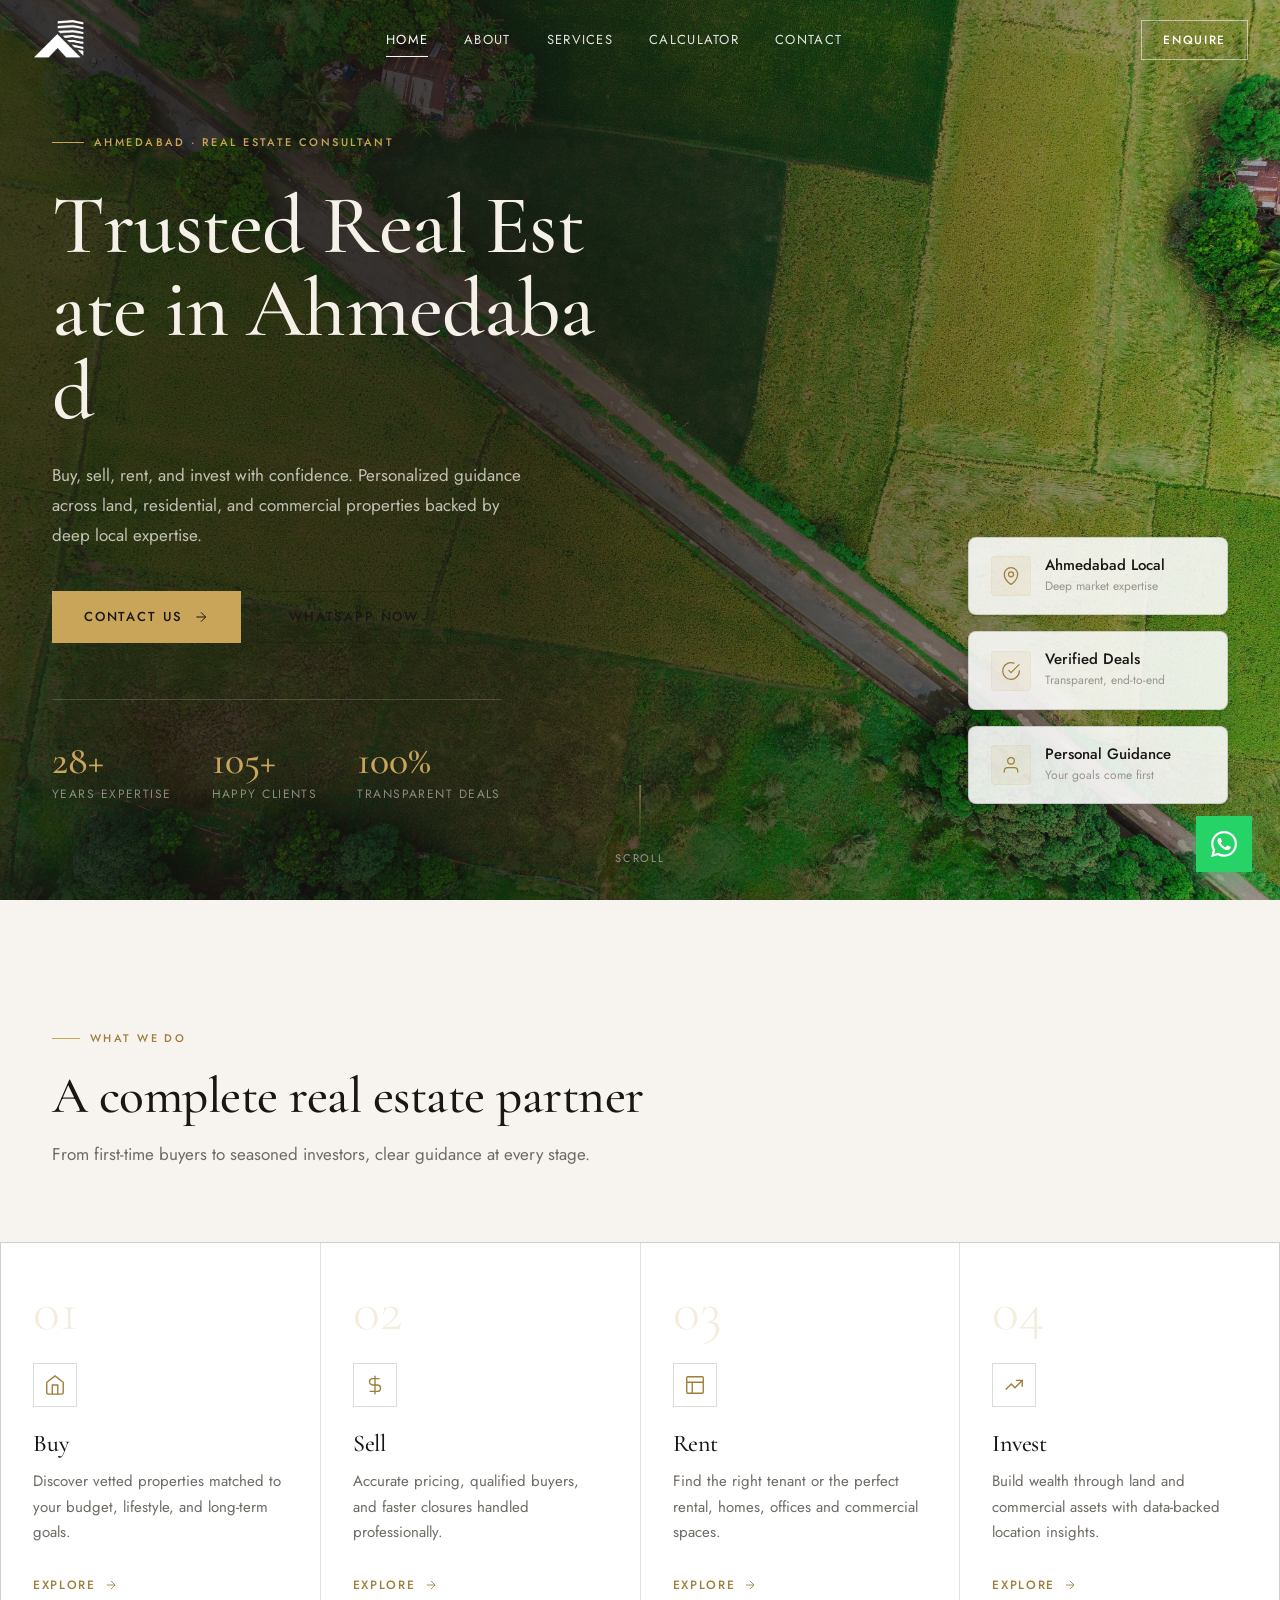
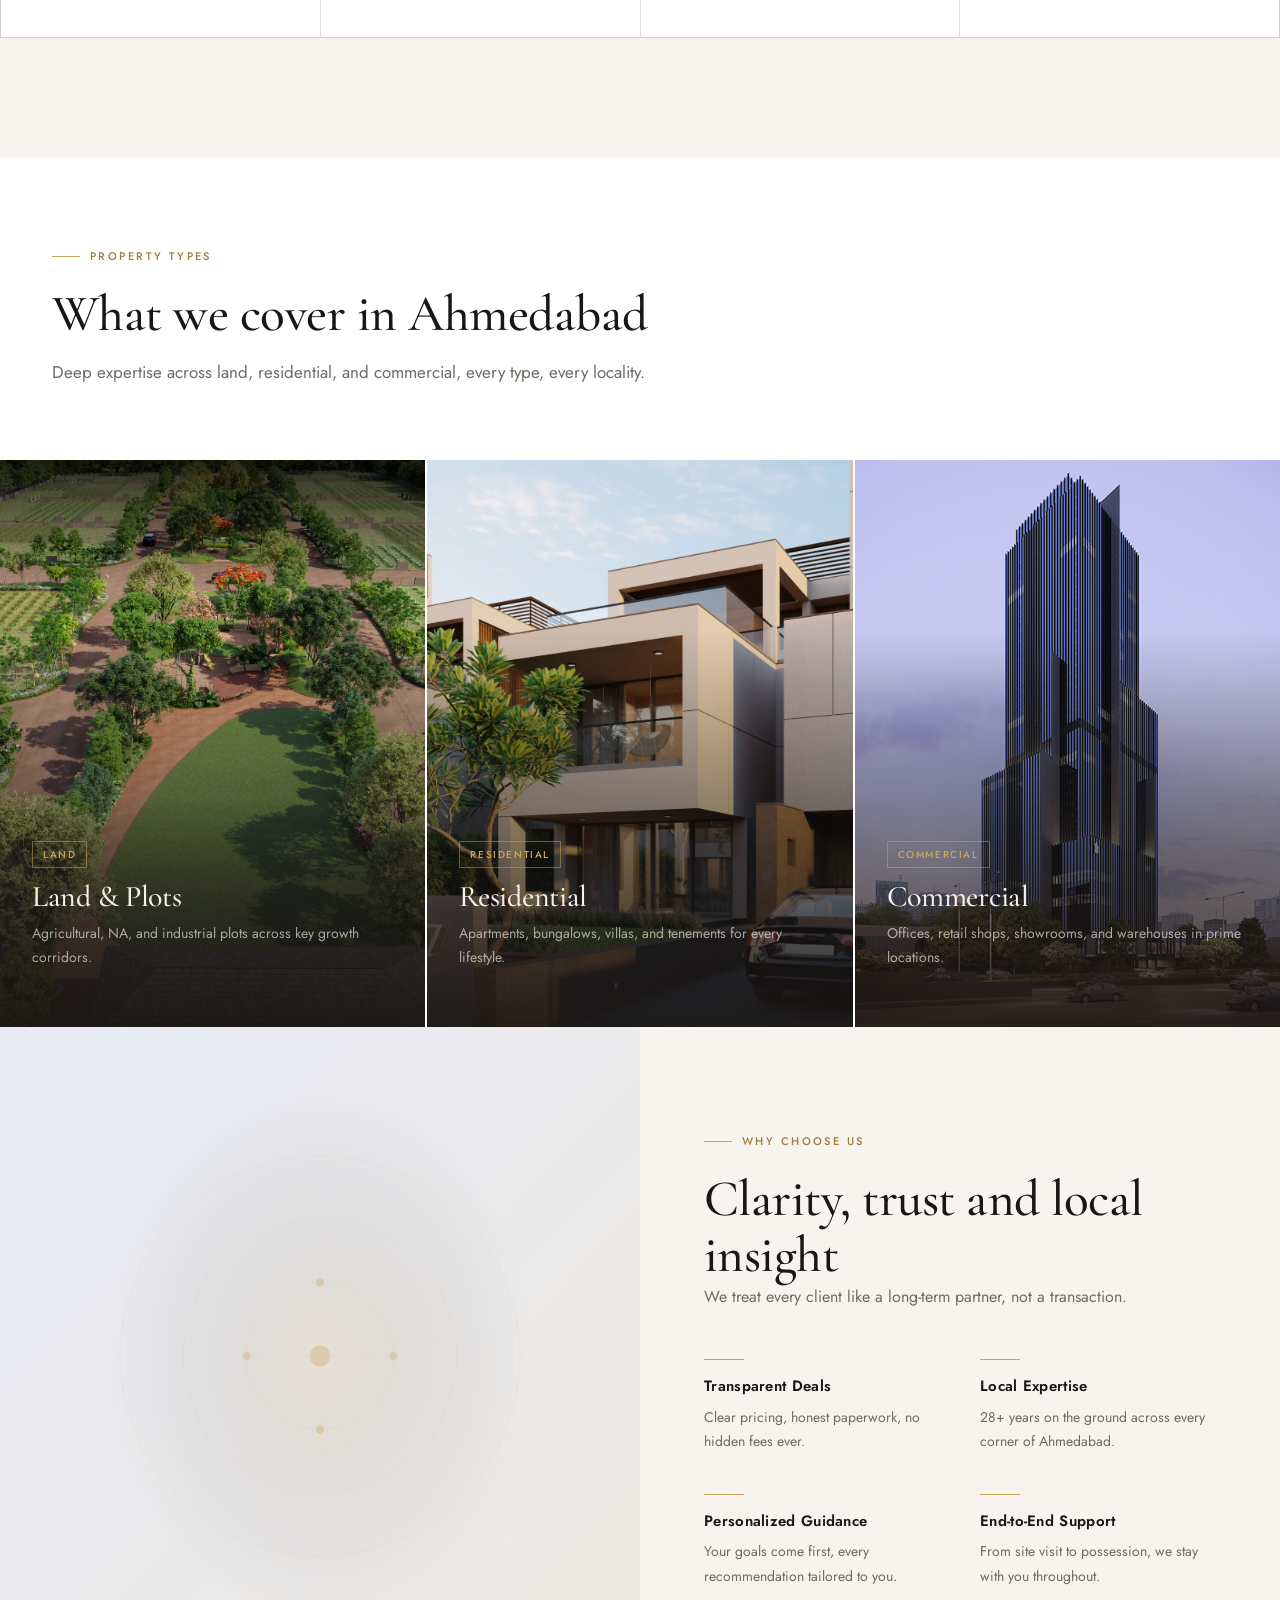
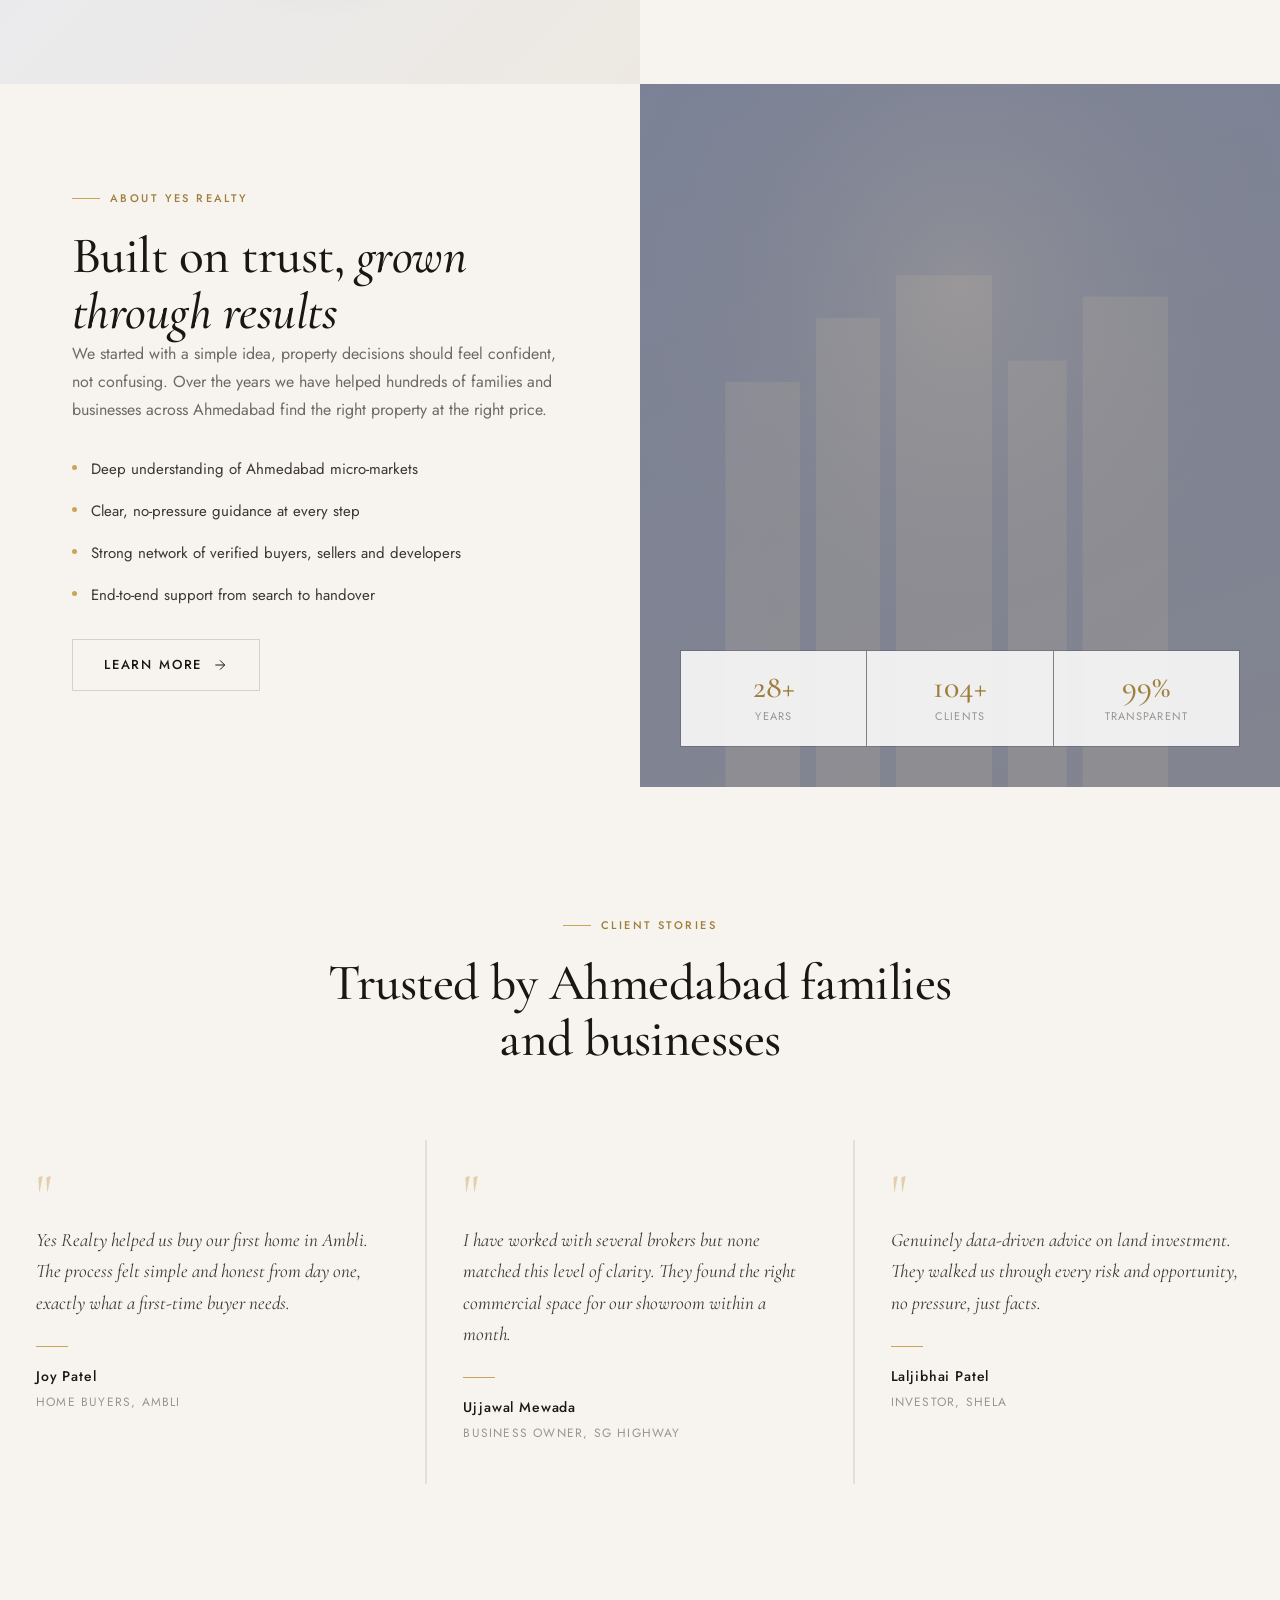
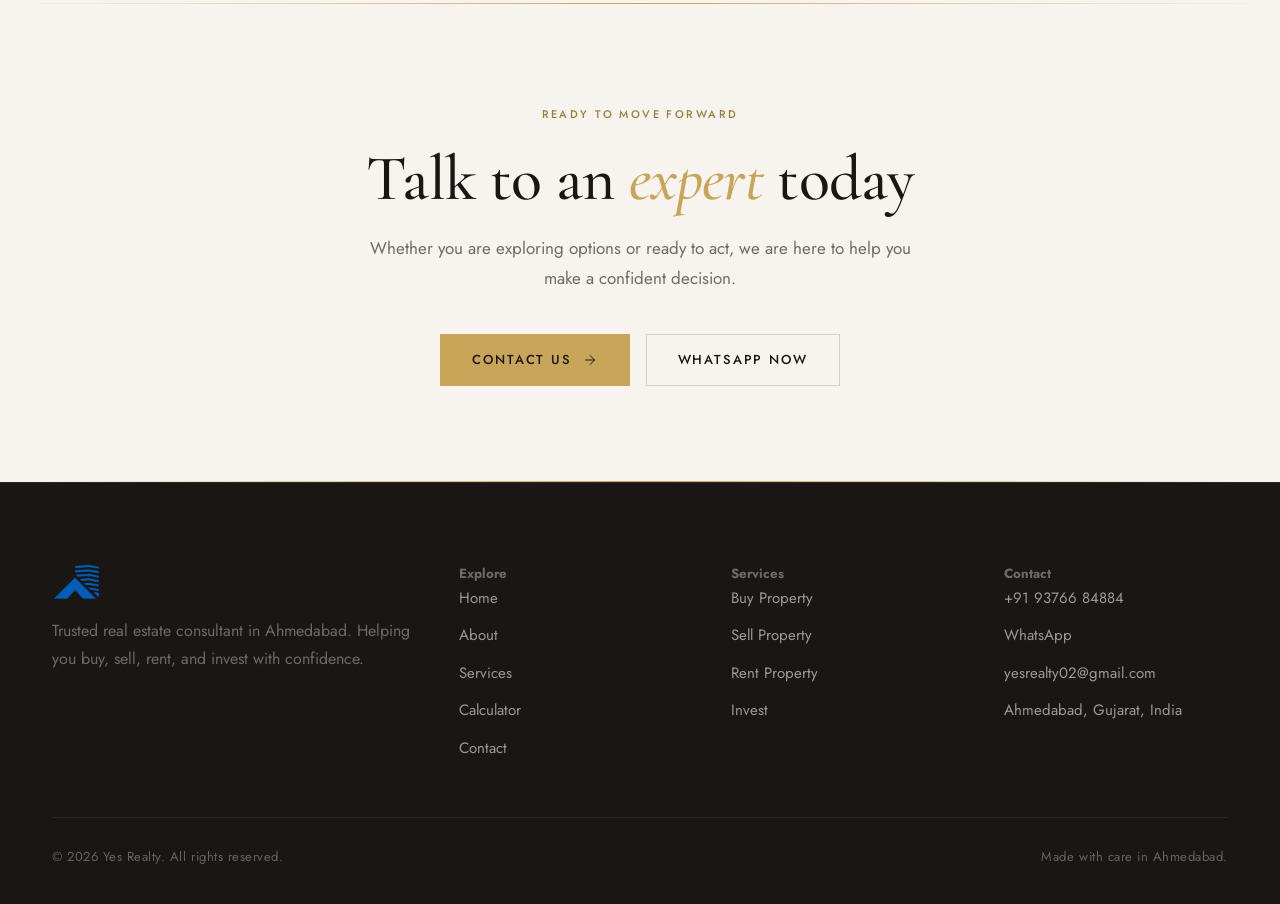
==== index.html @ 1e019a5c "Initial build: Yes Realty 5-page static website Full static website for Yes Realty, an Ahmedabad rea" ====
<!doctype html>
<html lang="en">
<head>
<meta charset="utf-8"/>
<meta name="viewport" content="width=device-width,initial-scale=1,viewport-fit=cover"/>
<meta name="theme-color" content="#0B0D14"/>
<title>Yes Realty — Trusted Real Estate Consultant in Ahmedabad</title>
<meta name="description" content="Buy, sell, rent, or invest in Ahmedabad real estate with confidence. Transparent deals, local market expertise, personalized guidance."/>
<link rel="preconnect" href="https://fonts.googleapis.com"/>
<link rel="preconnect" href="https://fonts.gstatic.com" crossorigin/>
<link rel="stylesheet" href="https://fonts.googleapis.com/css2?family=Cormorant+Garamond:ital,wght@0,300;0,400;0,500;0,600;1,300;1,400;1,500&family=Jost:wght@300;400;500;600&display=swap"/>
<link rel="stylesheet" href="css/styles.css"/>
<link rel="icon" href="Logo.jpg" type="image/jpeg" />
</head>
<body>

<header class="navbar hero-nav">
  <div class="nav-inner">
    <a href="index.html" class="brand"><img src="Logo.jpg" alt="Yes Realty" class="brand-logo" /></a>
    <nav><ul class="nav-links">
      <li><a href="index.html">Home</a></li>
      <li><a href="about.html">About</a></li>
      <li><a href="services.html">Services</a></li>
      <li><a href="calculator.html">Calculator</a></li>
      <li><a href="contact.html">Contact</a></li>
    </ul></nav>
    <div class="nav-cta">
      <a href="contact.html" class="btn btn-outline">Enquire</a>
    </div>
    <button class="nav-toggle" aria-label="Menu"><span></span><span></span><span></span></button>
  </div>
</header>

<section class="hero">
  <div class="hero-bg">
    <img class="hero-bg-img" src="Homepage-Land.jpg" alt="Ahmedabad real estate" />
    <div class="hero-overlay"></div>
  </div>
  <div class="container hero-content">
    <div class="hero-grid">
      <div>
        <div class="hero-tag" data-anim="fade" data-delay="100">Ahmedabad &middot; Real Estate Consultant</div>
        <h1 class="split-text">Trusted Real Estate in Ahmedabad</h1>
        <p class="hero-desc" data-anim="fade-up" data-delay="300">Buy, sell, rent, and invest with confidence. Personalized guidance across land, residential, and commercial properties backed by deep local expertise.</p>
        <div class="hero-ctas" data-anim="fade-up" data-delay="400">
          <a href="contact.html" class="btn btn-gold btn-magnetic">Contact Us <svg viewBox="0 0 24 24" fill="none" stroke="currentColor" stroke-width="1.5" style="width:16px;height:16px"><line x1="5" y1="12" x2="19" y2="12"/><polyline points="12 5 19 12 12 19"/></svg></a>
          <a href="https://wa.me/919376684884" target="_blank" rel="noopener" class="btn btn-outline btn-magnetic">WhatsApp Now</a>
        </div>
        <div class="hero-stats" data-anim="fade-up" data-delay="500">
          <div><div class="num"><span data-count="28" data-suffix="+">28+</span></div><div class="lbl">Years expertise</div></div>
          <div><div class="num"><span data-count="105" data-suffix="+">105+</span></div><div class="lbl">Happy clients</div></div>
          <div><div class="num"><span data-count="100" data-suffix="%">100%</span></div><div class="lbl">Transparent deals</div></div>
        </div>
      </div>
      <div class="hero-right" data-anim="fade" data-delay="400">
        <div class="hero-badges">
          <div class="hero-badge"><div class="ic"><svg width="20" height="20" viewBox="0 0 24 24" fill="none" stroke="currentColor" stroke-width="1.5"><path d="M12 22s-8-4.5-8-11.8A8 8 0 0 1 12 2a8 8 0 0 1 8 8.2c0 7.3-8 11.8-8 11.8z"/><circle cx="12" cy="10" r="3"/></svg></div><div><div class="tt">Ahmedabad Local</div><div class="st">Deep market expertise</div></div></div>
          <div class="hero-badge"><div class="ic"><svg width="20" height="20" viewBox="0 0 24 24" fill="none" stroke="currentColor" stroke-width="1.5"><path d="M22 11.08V12a10 10 0 1 1-5.93-9.14"/><polyline points="22 4 12 14.01 9 11.01"/></svg></div><div><div class="tt">Verified Deals</div><div class="st">Transparent, end-to-end</div></div></div>
          <div class="hero-badge"><div class="ic"><svg width="20" height="20" viewBox="0 0 24 24" fill="none" stroke="currentColor" stroke-width="1.5"><path d="M20 21v-2a4 4 0 0 0-4-4H8a4 4 0 0 0-4 4v2"/><circle cx="12" cy="7" r="4"/></svg></div><div><div class="tt">Personal Guidance</div><div class="st">Your goals come first</div></div></div>
        </div>
      </div>
    </div>
  </div>
  <div class="scroll-hint"><div class="scroll-line"></div>Scroll</div>
</section>

<section class="services-section">
  <div class="container">
    <div class="section-head" data-anim="fade-up">
      <div class="eyebrow">What We Do</div>
      <h2>A complete real estate partner</h2>
      <p>From first-time buyers to seasoned investors, clear guidance at every stage.</p>
    </div>
  </div>
  <div class="services-grid" data-anim="stagger">
    <div class="service-card"><div class="service-num">01</div><div class="service-icon"><svg width="22" height="22" viewBox="0 0 24 24" fill="none" stroke="currentColor" stroke-width="1.5"><path d="M3 9l9-7 9 7v11a2 2 0 0 1-2 2H5a2 2 0 0 1-2-2z"/><polyline points="9 22 9 12 15 12 15 22"/></svg></div><h3>Buy</h3><p>Discover vetted properties matched to your budget, lifestyle, and long-term goals.</p><a href="services.html#buy" class="service-link">Explore <svg viewBox="0 0 24 24" fill="none" stroke="currentColor" stroke-width="1.5" style="width:14px;height:14px"><line x1="5" y1="12" x2="19" y2="12"/><polyline points="12 5 19 12 12 19"/></svg></a></div>
    <div class="service-card"><div class="service-num">02</div><div class="service-icon"><svg width="22" height="22" viewBox="0 0 24 24" fill="none" stroke="currentColor" stroke-width="1.5"><path d="M12 2v20M17 5H9.5a3.5 3.5 0 0 0 0 7h5a3.5 3.5 0 0 1 0 7H6"/></svg></div><h3>Sell</h3><p>Accurate pricing, qualified buyers, and faster closures handled professionally.</p><a href="services.html#sell" class="service-link">Explore <svg viewBox="0 0 24 24" fill="none" stroke="currentColor" stroke-width="1.5" style="width:14px;height:14px"><line x1="5" y1="12" x2="19" y2="12"/><polyline points="12 5 19 12 12 19"/></svg></a></div>
    <div class="service-card"><div class="service-num">03</div><div class="service-icon"><svg width="22" height="22" viewBox="0 0 24 24" fill="none" stroke="currentColor" stroke-width="1.5"><rect x="3" y="3" width="18" height="18" rx="1"/><path d="M3 9h18M9 21V9"/></svg></div><h3>Rent</h3><p>Find the right tenant or the perfect rental, homes, offices and commercial spaces.</p><a href="services.html#rent" class="service-link">Explore <svg viewBox="0 0 24 24" fill="none" stroke="currentColor" stroke-width="1.5" style="width:14px;height:14px"><line x1="5" y1="12" x2="19" y2="12"/><polyline points="12 5 19 12 12 19"/></svg></a></div>
    <div class="service-card"><div class="service-num">04</div><div class="service-icon"><svg width="22" height="22" viewBox="0 0 24 24" fill="none" stroke="currentColor" stroke-width="1.5"><polyline points="3 17 9 11 13 15 21 7"/><polyline points="14 7 21 7 21 14"/></svg></div><h3>Invest</h3><p>Build wealth through land and commercial assets with data-backed location insights.</p><a href="services.html#invest" class="service-link">Explore <svg viewBox="0 0 24 24" fill="none" stroke="currentColor" stroke-width="1.5" style="width:14px;height:14px"><line x1="5" y1="12" x2="19" y2="12"/><polyline points="12 5 19 12 12 19"/></svg></a></div>
  </div>
</section>

<section style="padding:80px 0 0;">
  <div class="container">
    <div class="section-head" data-anim="fade-up">
      <div class="eyebrow">Property Types</div>
      <h2>What we cover in Ahmedabad</h2>
      <p>Deep expertise across land, residential, and commercial, every type, every locality.</p>
    </div>
  </div>
  <div class="property-grid" data-anim="stagger">
    <div class="property-card pc-land">
      <img class="pc-photo" src="Plot.png" alt="Land and Plots" />
      <div class="property-card-overlay"></div>
      <div class="property-content"><div class="prop-tag">Land</div><h3>Land &amp; Plots</h3><p>Agricultural, NA, and industrial plots across key growth corridors.</p><div class="prop-arrow">View Details <svg width="12" height="12" viewBox="0 0 24 24" fill="none" stroke="currentColor" stroke-width="2"><line x1="5" y1="12" x2="19" y2="12"/><polyline points="12 5 19 12 12 19"/></svg></div></div>
    </div>
    <div class="property-card pc-res">
      <img class="pc-photo" src="Sky-Villa-scaled.png" alt="Residential Properties" />
      <div class="property-card-overlay"></div>
      <div class="property-content"><div class="prop-tag">Residential</div><h3>Residential</h3><p>Apartments, bungalows, villas, and tenements for every lifestyle.</p><div class="prop-arrow">View Details <svg width="12" height="12" viewBox="0 0 24 24" fill="none" stroke="currentColor" stroke-width="2"><line x1="5" y1="12" x2="19" y2="12"/><polyline points="12 5 19 12 12 19"/></svg></div></div>
    </div>
    <div class="property-card pc-com">
      <img class="pc-photo" src="Towerpng.png" alt="Commercial Properties" />
      <div class="property-card-overlay"></div>
      <div class="property-content"><div class="prop-tag">Commercial</div><h3>Commercial</h3><p>Offices, retail shops, showrooms, and warehouses in prime locations.</p><div class="prop-arrow">View Details <svg width="12" height="12" viewBox="0 0 24 24" fill="none" stroke="currentColor" stroke-width="2"><line x1="5" y1="12" x2="19" y2="12"/><polyline points="12 5 19 12 12 19"/></svg></div></div>
    </div>
  </div>
</section>

<div class="why-section">
  <div class="why-visual">
    <div class="why-visual-inner">
      <svg viewBox="0 0 400 500" xmlns="http://www.w3.org/2000/svg">
        <defs><radialGradient id="wg" cx="50%" cy="50%" r="50%"><stop offset="0%" stop-color="#C9A55A" stop-opacity="0.3"/><stop offset="100%" stop-color="#0B0D14" stop-opacity="0"/></radialGradient></defs>
        <rect width="400" height="500" fill="url(#wg)"/>
        <g stroke="#C9A55A" stroke-width="0.5" opacity="0.35" fill="none"><circle cx="200" cy="250" r="70"/><circle cx="200" cy="250" r="130"/><circle cx="200" cy="250" r="190"/></g>
        <g fill="#C9A55A" opacity="0.7"><circle cx="200" cy="250" r="10"/><circle cx="200" cy="180" r="4"/><circle cx="200" cy="320" r="4"/><circle cx="130" cy="250" r="4"/><circle cx="270" cy="250" r="4"/></g>
        <g stroke="#C9A55A" stroke-width="0.5" opacity="0.3"><line x1="200" y1="250" x2="200" y2="180"/><line x1="200" y1="250" x2="200" y2="320"/><line x1="200" y1="250" x2="130" y2="250"/><line x1="200" y1="250" x2="270" y2="250"/></g>
      </svg>
    </div>
  </div>
  <div class="why-content">
    <div data-anim="fade-up"><div class="eyebrow">Why Choose Us</div><h2>Clarity, trust and local insight</h2><p>We treat every client like a long-term partner, not a transaction.</p></div>
    <div class="why-grid" data-anim="stagger">
      <div class="why-item"><div class="ico"></div><h4>Transparent Deals</h4><p>Clear pricing, honest paperwork, no hidden fees ever.</p></div>
      <div class="why-item"><div class="ico"></div><h4>Local Expertise</h4><p>28+ years on the ground across every corner of Ahmedabad.</p></div>
      <div class="why-item"><div class="ico"></div><h4>Personalized Guidance</h4><p>Your goals come first, every recommendation tailored to you.</p></div>
      <div class="why-item"><div class="ico"></div><h4>End-to-End Support</h4><p>From site visit to possession, we stay with you throughout.</p></div>
    </div>
  </div>
</div>

<div class="about-split">
  <div class="about-text-col">
    <div data-anim="fade-up"><div class="eyebrow">About Yes Realty</div><h2>Built on trust, <em style="font-style:italic;">grown through results</em></h2><p>We started with a simple idea, property decisions should feel confident, not confusing. Over the years we have helped hundreds of families and businesses across Ahmedabad find the right property at the right price.</p></div>
    <ul class="about-pts" data-anim="stagger">
      <li><span class="dot"></span>Deep understanding of Ahmedabad micro-markets</li>
      <li><span class="dot"></span>Clear, no-pressure guidance at every step</li>
      <li><span class="dot"></span>Strong network of verified buyers, sellers and developers</li>
      <li><span class="dot"></span>End-to-end support from search to handover</li>
    </ul>
    <div data-anim="fade-up"><a href="about.html" class="btn btn-outline btn-magnetic">Learn More <svg viewBox="0 0 24 24" fill="none" stroke="currentColor" stroke-width="1.5" style="width:16px;height:16px"><line x1="5" y1="12" x2="19" y2="12"/><polyline points="12 5 19 12 12 19"/></svg></a></div>
  </div>
  <div class="about-visual-col">
    <div class="about-inner-bg"><svg viewBox="0 0 600 700" preserveAspectRatio="xMidYMid slice" xmlns="http://www.w3.org/2000/svg"><rect width="600" height="700" fill="#1a2240"/><g fill="#C9A55A" opacity="0.14"><rect x="80" y="300" width="70" height="400"/><rect x="165" y="240" width="60" height="460"/><rect x="240" y="200" width="90" height="500"/><rect x="345" y="280" width="55" height="420"/><rect x="415" y="220" width="80" height="480"/></g><defs><radialGradient id="ag" cx="50%" cy="30%" r="60%"><stop offset="0%" stop-color="#C9A55A" stop-opacity="0.2"/><stop offset="100%" stop-color="#0B0D14" stop-opacity="0"/></radialGradient></defs><rect width="600" height="700" fill="url(#ag)"/></svg></div>
    <div class="about-stat-overlay" data-anim="fade-up">
      <div class="about-stat"><div class="n" data-count="28" data-suffix="+">28+</div><div class="l">Years</div></div>
      <div class="about-stat"><div class="n" data-count="105" data-suffix="+">105+</div><div class="l">Clients</div></div>
      <div class="about-stat"><div class="n" data-count="100" data-suffix="%">100%</div><div class="l">Transparent</div></div>
    </div>
  </div>
</div>

<section class="testimonials-section">
  <div class="container">
    <div class="section-head center" data-anim="fade-up"><div class="eyebrow">Client Stories</div><h2>Trusted by Ahmedabad families and businesses</h2></div>
  </div>
  <div class="testimonial-grid" data-anim="stagger">
    <div class="testimonial"><div class="t-quote">"</div><blockquote>Yes Realty helped us buy our first home in Ambli. The process felt simple and honest from day one, exactly what a first-time buyer needs.</blockquote><div class="t-line"></div><div class="t-name">Joy Patel</div><div class="t-role">Home Buyers, Ambli</div></div>
    <div class="testimonial"><div class="t-quote">"</div><blockquote>I have worked with several brokers but none matched this level of clarity. They found the right commercial space for our showroom within a month.</blockquote><div class="t-line"></div><div class="t-name">Ujjawal Mewada</div><div class="t-role">Business Owner, SG Highway</div></div>
    <div class="testimonial"><div class="t-quote">"</div><blockquote>Genuinely data-driven advice on land investment. They walked us through every risk and opportunity, no pressure, just facts.</blockquote><div class="t-line"></div><div class="t-name">Laljibhai Patel</div><div class="t-role">Investor, Shela</div></div>
  </div>
</section>

<section class="cta-banner">
  <div class="container">
    <div data-anim="fade-up">
      <div class="eyebrow" style="justify-content:center;">Ready To Move Forward</div>
      <h2>Talk to an <em style="font-style:italic;color:var(--gold);">expert</em> today</h2>
      <p>Whether you are exploring options or ready to act, we are here to help you make a confident decision.</p>
      <div class="cta-actions">
        <a href="contact.html" class="btn btn-gold btn-magnetic">Contact Us <svg viewBox="0 0 24 24" fill="none" stroke="currentColor" stroke-width="1.5" style="width:16px;height:16px"><line x1="5" y1="12" x2="19" y2="12"/><polyline points="12 5 19 12 12 19"/></svg></a>
        <a href="https://wa.me/919376684884" target="_blank" rel="noopener" class="btn btn-outline btn-magnetic">WhatsApp Now</a>
      </div>
    </div>
  </div>
</section>

<footer class="footer">
  <div class="container">
    <div class="footer-grid" data-anim="stagger">
      <div class="footer-brand"><a href="index.html" class="brand"><img src="Logo.jpg" alt="Yes Realty" class="brand-logo" /></a><p>Trusted real estate consultant in Ahmedabad. Helping you buy, sell, rent, and invest with confidence.</p></div>
      <div><h5>Explore</h5><ul><li><a href="index.html">Home</a></li><li><a href="about.html">About</a></li><li><a href="services.html">Services</a></li><li><a href="calculator.html">Calculator</a></li><li><a href="contact.html">Contact</a></li></ul></div>
      <div><h5>Services</h5><ul><li><a href="services.html#buy">Buy Property</a></li><li><a href="services.html#sell">Sell Property</a></li><li><a href="services.html#rent">Rent Property</a></li><li><a href="services.html#invest">Invest</a></li></ul></div>
      <div><h5>Contact</h5><ul><li><a href="tel:+919376684884">+91 93766 84884</a></li><li><a href="https://wa.me/919376684884" target="_blank" rel="noopener">WhatsApp</a></li><li><a href="mailto:yesrealty02@gmail.com">yesrealty02@gmail.com</a></li><li>Ahmedabad, Gujarat, India</li></ul></div>
    </div>
    <div class="footer-bottom"><div>&copy; <span id="yr"></span> Yes Realty. All rights reserved.</div><div>Made with care in Ahmedabad.</div></div>
  </div>
</footer>

<a href="https://wa.me/919376684884" target="_blank" rel="noopener" class="wa-float" aria-label="Chat on WhatsApp">
  <svg viewBox="0 0 24 24" fill="currentColor"><path d="M17.472 14.382c-.297-.149-1.758-.867-2.03-.967-.273-.099-.471-.148-.67.15-.197.297-.767.966-.94 1.164-.173.199-.347.223-.644.075-.297-.15-1.255-.463-2.39-1.475-.883-.788-1.48-1.761-1.653-2.059-.173-.297-.018-.458.13-.606.134-.133.298-.347.446-.52.149-.174.198-.298.298-.497.099-.198.05-.372-.025-.521-.075-.149-.669-1.612-.916-2.207-.242-.579-.487-.5-.669-.51-.173-.008-.371-.01-.57-.01-.198 0-.52.074-.792.372-.272.297-1.04 1.016-1.04 2.479 0 1.462 1.065 2.875 1.213 3.074.149.198 2.096 3.2 5.077 4.487.709.306 1.262.489 1.694.625.712.227 1.36.195 1.871.118.571-.085 1.758-.719 2.006-1.413.248-.694.248-1.289.173-1.413-.074-.124-.272-.198-.57-.347m-5.421 7.403h-.004a9.87 9.87 0 01-5.031-1.378l-.361-.214-3.741.982.998-3.648-.235-.374a9.861 9.861 0 01-1.51-5.26c.001-5.45 4.436-9.884 9.888-9.884 2.64 0 5.122 1.03 6.988 2.898a9.825 9.825 0 012.893 6.994c-.003 5.45-4.437 9.884-9.885 9.884m8.413-18.297A11.815 11.815 0 0012.05 0C5.495 0 .16 5.335.157 11.892c0 2.096.547 4.142 1.588 5.945L.057 24l6.305-1.654a11.882 11.882 0 005.683 1.448h.005c6.554 0 11.89-5.335 11.893-11.893a11.821 11.821 0 00-3.48-8.413z"/></svg>
</a>
<script>document.getElementById('yr').textContent=new Date().getFullYear();</script>
<script src="js/main.js" defer></script>
</body>
</html>
---- css/styles.css ----
/* ============================================
   Yes Realty — Light Luxury Theme
   Font: Cormorant Garamond (display) + Jost (body)
   ============================================ */

:root {
  /* Light luxury palette */
  --bg:        #FFFFFF;
  --bg-2:      #F7F4EF;
  --bg-3:      #EDE9E2;
  --bg-card:   #FFFFFF;
  --surface:   #E8E4DC;

  /* Borders / dividers */
  --line:      rgba(0,0,0,0.08);
  --line-2:    rgba(0,0,0,0.14);

  /* Text */
  --ink:       #1A1614;
  --ink-2:     #3D3530;
  --muted:     #6E6A65;
  --muted-2:   #9A9490;

  /* Gold accent — warm champagne */
  --gold:      #C9A55A;
  --gold-2:    #E2BC72;
  --gold-dark: #9E7E3A;
  --gold-soft: rgba(201,165,90,0.10);
  --gold-glow: rgba(201,165,90,0.22);

  /* Utility */
  --shadow-sm: 0 2px 8px rgba(0,0,0,0.07);
  --shadow-md: 0 8px 32px rgba(0,0,0,0.10);
  --shadow-lg: 0 24px 64px rgba(0,0,0,0.14);
  --radius:    4px;
  --radius-md: 8px;
  --radius-lg: 12px;
  --container: 1240px;
  --ease:      cubic-bezier(0.22, 1, 0.36, 1);
  --ease-in:   cubic-bezier(0.4, 0, 1, 1);
}

*, *::before, *::after { box-sizing: border-box; margin: 0; padding: 0; }
html { scroll-behavior: smooth; }

body {
  font-family: 'Jost', -apple-system, BlinkMacSystemFont, sans-serif;
  font-size: 16px;
  line-height: 1.7;
  color: var(--muted);
  background: var(--bg);
  -webkit-font-smoothing: antialiased;
  overflow-x: hidden;
}

img { max-width: 100%; display: block; }
a { color: inherit; text-decoration: none; }
button { font-family: inherit; cursor: pointer; border: none; background: none; }

/* ── Typography ── */
h1, h2, h3, h4 {
  font-family: 'Cormorant Garamond', Georgia, serif;
  font-weight: 500;
  line-height: 1.1;
  letter-spacing: -0.01em;
  color: var(--ink);
}
h1 { font-size: clamp(2.8rem, 6vw, 5.5rem); }
h2 { font-size: clamp(2rem, 4vw, 3.25rem); }
h3 { font-size: clamp(1.4rem, 2.5vw, 2rem); }
h4 { font-size: 1.25rem; }

p { color: var(--muted); line-height: 1.75; }

.container {
  width: 100%;
  max-width: var(--container);
  margin: 0 auto;
  padding: 0 32px;
}
@media (max-width: 768px) { .container { padding: 0 20px; } }

section { padding: 120px 0; }
@media (max-width: 768px) { section { padding: 72px 0; } }

.eyebrow {
  display: inline-flex;
  align-items: center;
  gap: 10px;
  font-family: 'Jost', sans-serif;
  font-size: 0.6875rem;
  font-weight: 500;
  letter-spacing: 0.22em;
  text-transform: uppercase;
  color: var(--gold-dark);
  margin-bottom: 20px;
}
.eyebrow::before {
  content: '';
  display: block;
  width: 28px; height: 1px;
  background: var(--gold);
}

.section-head { max-width: 680px; margin-bottom: 72px; }
.section-head.center { text-align: center; margin-left: auto; margin-right: auto; }
.section-head p { font-size: 1.0625rem; margin-top: 16px; }

/* ============================================
   Buttons
   ============================================ */
.btn {
  display: inline-flex; align-items: center; gap: 10px;
  padding: 15px 32px;
  font-family: 'Jost', sans-serif;
  font-size: 0.8125rem;
  font-weight: 500;
  letter-spacing: 0.14em;
  text-transform: uppercase;
  border-radius: 0;
  position: relative;
  overflow: hidden;
  isolation: isolate;
  transition: color 0.3s var(--ease), background 0.3s var(--ease), transform 0.3s var(--ease);
  cursor: pointer;
}
.btn::after {
  content: '';
  position: absolute; inset: 0;
  transform: translateX(-101%);
  transition: transform 0.4s var(--ease);
  z-index: -1;
}
.btn:hover::after { transform: translateX(0); }

.btn-primary,
.btn-gold {
  background: var(--gold);
  color: #1A1614;
}
.btn-primary::after,
.btn-gold::after { background: var(--gold-dark); }
.btn-primary:hover,
.btn-gold:hover { color: #fff; }

.btn-outline {
  background: transparent;
  color: var(--ink);
  box-shadow: inset 0 0 0 1px var(--line-2);
}
.btn-outline::after { background: var(--ink); }
.btn-outline:hover { color: #fff; box-shadow: inset 0 0 0 1px var(--ink); }

.btn-whatsapp {
  background: #25D366;
  color: #fff;
}
.btn-whatsapp::after { background: #1fb855; }
.btn-whatsapp:hover { color: #fff; }

.btn svg { width: 16px; height: 16px; flex-shrink: 0; }

/* ============================================
   Navbar
   ============================================ */
.navbar {
  position: fixed; top: 0; left: 0; right: 0;
  z-index: 100;
  padding: 0 32px;
  transition: background 0.4s var(--ease), padding 0.4s var(--ease), box-shadow 0.4s var(--ease);
  border-bottom: 1px solid transparent;
}
.navbar.scrolled {
  background: rgba(255,255,255,0.96);
  backdrop-filter: blur(20px);
  -webkit-backdrop-filter: blur(20px);
  border-bottom-color: var(--line);
  box-shadow: 0 2px 24px rgba(0,0,0,0.07);
}
.hero-nav:not(.scrolled) .brand-logo { filter: brightness(0) invert(1); }
.hero-nav:not(.scrolled) .nav-links a { color: rgba(255,255,255,0.88); }
.hero-nav:not(.scrolled) .nav-links a:hover,
.hero-nav:not(.scrolled) .nav-links a.active { color: #fff; }
.hero-nav:not(.scrolled) .nav-links a::after { background: #fff; }
.hero-nav:not(.scrolled) .nav-cta .btn-outline {
  color: #fff;
  box-shadow: inset 0 0 0 1px rgba(255,255,255,0.55);
}
.hero-nav:not(.scrolled) .nav-cta .btn-outline:hover { color: var(--ink); box-shadow: inset 0 0 0 1px #fff; }
.hero-nav:not(.scrolled) .nav-toggle span { background: #fff; }

.nav-inner {
  display: flex; align-items: center; justify-content: space-between;
  height: 80px;
  max-width: var(--container);
  margin: 0 auto;
}

.brand {
  display: flex; align-items: center;
  color: var(--ink);
}
.brand-logo {
  height: 44px;
  width: auto;
  display: block;
  object-fit: contain;
  object-position: left center;
}
/* Footer logo */
.footer .brand-logo { height: 40px; }
.brand-mark {
  width: 38px; height: 38px;
  border: 1px solid var(--gold);
  display: grid; place-items: center;
  color: var(--gold);
  font-size: 1rem;
  font-weight: 600;
}

.nav-links { display: flex; gap: 0; list-style: none; }
.nav-links a {
  display: block; padding: 10px 18px;
  font-family: 'Jost', sans-serif;
  font-size: 0.8125rem; font-weight: 400;
  letter-spacing: 0.1em; text-transform: uppercase;
  color: var(--muted);
  position: relative;
  transition: color 0.25s var(--ease);
}
.nav-links a::after {
  content: '';
  position: absolute; bottom: 4px; left: 18px; right: 18px;
  height: 1px; background: var(--gold);
  transform: scaleX(0); transform-origin: left;
  transition: transform 0.3s var(--ease);
}
.nav-links a:hover, .nav-links a.active { color: var(--ink); }
.nav-links a:hover::after, .nav-links a.active::after { transform: scaleX(1); }

.nav-cta { display: flex; gap: 12px; align-items: center; }
.nav-cta .btn { padding: 10px 22px; font-size: 0.75rem; }

.nav-toggle {
  display: none; width: 40px; height: 40px;
  flex-direction: column; align-items: center; justify-content: center; gap: 6px;
}
.nav-toggle span {
  display: block; width: 22px; height: 1px; background: var(--ink);
  transition: transform 0.3s var(--ease), opacity 0.3s var(--ease), width 0.3s var(--ease);
}
.nav-toggle.open span:nth-child(1) { transform: translateY(7px) rotate(45deg); }
.nav-toggle.open span:nth-child(2) { opacity: 0; width: 0; }
.nav-toggle.open span:nth-child(3) { transform: translateY(-7px) rotate(-45deg); }

@media (max-width: 960px) {
  .nav-links, .nav-cta .btn-outline { display: none; }
  .nav-toggle { display: flex; }
  .nav-links.open {
    display: flex; flex-direction: column;
    position: fixed; top: 80px; left: 0; right: 0; bottom: 0;
    background: var(--bg); padding: 40px 32px;
    gap: 0; border-top: 1px solid var(--line);
  }
  .nav-links.open a { padding: 18px 0; font-size: 1.25rem; letter-spacing: 0.06em; }
  .nav-links.open a::after { left: 0; right: auto; width: 0; }
  .nav-links.open a:hover::after, .nav-links.open a.active::after { width: 28px; transform: none; }
}

/* ============================================
   Hero
   ============================================ */
.hero {
  position: relative;
  min-height: 100vh;
  display: flex; align-items: flex-end;
  padding-bottom: 96px;
  overflow: hidden;
}

.hero-bg {
  position: absolute; inset: 0;
  background: #1a1614;
}
.hero-bg-img {
  position: absolute; inset: 0;
  width: 100%; height: 100%;
  object-fit: cover; object-position: center;
  display: block;
}
.hero-overlay {
  position: absolute; inset: 0;
  background: linear-gradient(to right, rgba(20,16,14,0.78) 40%, rgba(20,16,14,0.30) 100%);
}
@media (max-width: 768px) {
  .hero-overlay { background: rgba(20,16,14,0.72); }
}

.hero-content { position: relative; z-index: 2; }
.hero-grid {
  display: grid; grid-template-columns: 1fr 1fr;
  gap: 64px; align-items: end;
}
@media (max-width: 900px) { .hero-grid { grid-template-columns: 1fr; } }

.hero-tag {
  display: inline-flex; align-items: center; gap: 10px;
  margin-bottom: 32px;
  font-family: 'Jost', sans-serif;
  font-size: 0.6875rem; font-weight: 500;
  letter-spacing: 0.22em; text-transform: uppercase;
  color: var(--gold);
}
.hero-tag::before { content: ''; width: 32px; height: 1px; background: var(--gold); }

.hero h1 {
  font-size: clamp(3rem, 6.5vw, 6rem);
  line-height: 1.0;
  margin-bottom: 28px;
  color: #F5F0E8;
}
.hero h1 em {
  font-style: italic;
  color: var(--gold);
}

.hero-desc {
  font-size: 1.0625rem;
  color: rgba(245,240,232,0.75);
  max-width: 480px;
  margin-bottom: 40px;
  line-height: 1.75;
}

.hero-ctas { display: flex; gap: 16px; flex-wrap: wrap; margin-bottom: 56px; }

.hero-stats {
  display: grid; grid-template-columns: repeat(3, auto);
  gap: 40px; padding-top: 40px;
  border-top: 1px solid rgba(245,240,232,0.18);
  width: fit-content;
}
.hero-stats .num {
  font-family: 'Cormorant Garamond', serif;
  font-size: 2.5rem; font-weight: 500;
  color: #F5F0E8; line-height: 1;
  margin-bottom: 4px;
}
.hero-stats .num span { color: var(--gold); }
.hero-stats .lbl {
  font-size: 0.75rem; letter-spacing: 0.12em;
  text-transform: uppercase; color: rgba(245,240,232,0.5);
}

.hero-right { display: flex; flex-direction: column; justify-content: flex-end; gap: 20px; }
.hero-badges { display: flex; flex-direction: column; gap: 16px; align-items: flex-end; }

.hero-badge {
  background: rgba(255,255,255,0.88);
  backdrop-filter: blur(20px);
  border: 1px solid var(--line-2);
  border-radius: var(--radius-md);
  padding: 18px 22px;
  display: flex; align-items: center; gap: 14px;
  width: 260px;
  box-shadow: var(--shadow-sm);
}
.hero-badge .ic {
  width: 40px; height: 40px; flex-shrink: 0;
  border: 1px solid var(--gold-soft);
  display: grid; place-items: center; color: var(--gold-dark);
  background: var(--gold-soft);
  border-radius: var(--radius);
}
.hero-badge .tt { font-size: 0.9375rem; font-weight: 500; color: var(--ink); line-height: 1.2; }
.hero-badge .st { font-size: 0.75rem; color: var(--muted-2); margin-top: 2px; }

.scroll-hint {
  position: absolute; bottom: 32px; left: 50%;
  transform: translateX(-50%);
  display: flex; flex-direction: column; align-items: center; gap: 8px;
  font-size: 0.6875rem; letter-spacing: 0.18em; text-transform: uppercase;
  color: var(--muted-2); z-index: 2;
}
.scroll-line {
  width: 1px; height: 56px;
  background: linear-gradient(to bottom, var(--gold) 0%, transparent 100%);
  animation: scrollLine 2s ease-in-out infinite;
}
@keyframes scrollLine {
  0% { transform: scaleY(0); transform-origin: top; }
  50% { transform: scaleY(1); transform-origin: top; }
  51% { transform: scaleY(1); transform-origin: bottom; }
  100% { transform: scaleY(0); transform-origin: bottom; }
}

/* ============================================
   Services
   ============================================ */
.services-section { background: var(--bg-2); }
.services-grid {
  display: grid; grid-template-columns: repeat(4, 1fr); gap: 1px;
  background: var(--line);
  border: 1px solid var(--line);
}
@media (max-width: 900px) { .services-grid { grid-template-columns: repeat(2, 1fr); } }
@media (max-width: 520px) { .services-grid { grid-template-columns: 1fr; } }

.service-card {
  background: var(--bg);
  padding: 40px 32px;
  position: relative; overflow: hidden;
  transition: background 0.4s var(--ease);
  cursor: default;
}
.service-card::before {
  content: '';
  position: absolute; bottom: 0; left: 0; right: 0;
  height: 2px; background: var(--gold);
  transform: scaleX(0); transform-origin: left;
  transition: transform 0.5s var(--ease);
}
.service-card:hover { background: var(--bg-2); }
.service-card:hover::before { transform: scaleX(1); }

.service-num {
  font-family: 'Cormorant Garamond', serif;
  font-size: 3.5rem; font-weight: 300;
  color: rgba(201,165,90,0.2);
  line-height: 1; margin-bottom: 24px;
  transition: color 0.4s var(--ease);
}
.service-card:hover .service-num { color: rgba(201,165,90,0.45); }

.service-icon {
  width: 44px; height: 44px;
  border: 1px solid var(--line-2);
  display: grid; place-items: center; color: var(--gold-dark);
  margin-bottom: 24px;
  transition: border-color 0.3s, background 0.3s;
}
.service-card:hover .service-icon { border-color: var(--gold); background: var(--gold-soft); }

.service-card h3 {
  font-size: 1.5rem; margin-bottom: 12px; color: var(--ink);
}
.service-card p { font-size: 0.9375rem; line-height: 1.7; margin-bottom: 24px; }
.service-link {
  display: inline-flex; align-items: center; gap: 8px;
  font-size: 0.75rem; font-weight: 500;
  letter-spacing: 0.14em; text-transform: uppercase;
  color: var(--gold-dark);
  transition: gap 0.3s var(--ease);
}
.service-link svg { width: 14px; height: 14px; transition: transform 0.3s var(--ease); }
.service-card:hover .service-link { gap: 14px; }
.service-card:hover .service-link svg { transform: translateX(4px); }

/* ============================================
   Property Types
   ============================================ */
.property-grid {
  display: grid; grid-template-columns: repeat(3, 1fr); gap: 2px;
}
@media (max-width: 768px) { .property-grid { grid-template-columns: 1fr; } }

.property-card {
  position: relative; overflow: hidden;
  aspect-ratio: 3/4; background: var(--bg-3); cursor: pointer;
}
.property-card-bg {
  position: absolute; inset: 0;
  transition: transform 0.8s var(--ease);
}
.property-card:hover .property-card-bg { transform: scale(1.08); }
.property-card-overlay {
  position: absolute; inset: 0;
  background: linear-gradient(180deg, transparent 30%, rgba(26,22,20,0.92) 100%);
  transition: opacity 0.4s var(--ease);
}

.pc-land, .pc-res, .pc-com { background: #1a1614; }

.pc-photo {
  position: absolute; inset: 0;
  width: 100%; height: 100%;
  object-fit: cover; object-position: center;
  display: block;
  transition: transform 0.8s var(--ease);
}
.property-card:hover .pc-photo { transform: scale(1.06); }

.property-content {
  position: absolute; left: 0; right: 0; bottom: 0;
  padding: 32px;
  transform: translateY(12px);
  transition: transform 0.4s var(--ease);
}
.property-card:hover .property-content { transform: translateY(0); }

.prop-tag {
  display: inline-block;
  padding: 4px 10px;
  border: 1px solid rgba(201,165,90,0.5);
  font-size: 0.625rem; font-weight: 500;
  letter-spacing: 0.16em; text-transform: uppercase;
  color: var(--gold); margin-bottom: 12px;
}
.property-content h3 { color: #F5F0E8; font-size: 1.875rem; margin-bottom: 8px; }
.property-content p { font-size: 0.875rem; color: rgba(245,240,232,0.65); margin: 0; }
.prop-arrow {
  display: inline-flex; align-items: center; gap: 8px;
  margin-top: 16px;
  font-size: 0.6875rem; letter-spacing: 0.16em; text-transform: uppercase;
  color: var(--gold);
  opacity: 0; transform: translateY(8px);
  transition: opacity 0.3s var(--ease) 0.05s, transform 0.3s var(--ease) 0.05s;
}
.property-card:hover .prop-arrow { opacity: 1; transform: translateY(0); }

/* ============================================
   Why Us — full-bleed split
   ============================================ */
.why-section {
  display: grid; grid-template-columns: 1fr 1fr;
}
@media (max-width: 900px) { .why-section { grid-template-columns: 1fr; } }

.why-visual {
  position: relative; background: var(--bg-3); min-height: 640px; overflow: hidden;
}
.why-visual-inner {
  position: absolute; inset: 0;
  background: linear-gradient(135deg, #E8EBF5 0%, #EDE9E2 100%);
  display: flex; align-items: center; justify-content: center;
}
.why-visual svg { width: 80%; height: 80%; opacity: 0.55; }

.why-content {
  background: var(--bg-2);
  padding: 96px 64px;
  display: flex; flex-direction: column; justify-content: center;
}
@media (max-width: 900px) { .why-content { padding: 64px 32px; } }

.why-grid { display: grid; grid-template-columns: 1fr 1fr; gap: 40px; margin-top: 48px; }
@media (max-width: 520px) { .why-grid { grid-template-columns: 1fr; } }

.why-item {}
.why-item .ico {
  width: 40px; height: 1px;
  background: var(--gold); margin-bottom: 18px;
}
.why-item h4 {
  font-family: 'Jost', sans-serif; font-weight: 600;
  font-size: 0.9375rem; color: var(--ink);
  margin-bottom: 10px; letter-spacing: 0.02em;
}
.why-item p { font-size: 0.875rem; }

/* ============================================
   About split
   ============================================ */
.about-split {
  display: grid; grid-template-columns: 1fr 1fr; gap: 0;
}
@media (max-width: 900px) { .about-split { grid-template-columns: 1fr; } }

.about-visual-col {
  position: relative; background: var(--bg-3); overflow: hidden; min-height: 600px;
}
.about-inner-bg {
  position: absolute; inset: 0;
  background: linear-gradient(160deg, #DFE4F0 0%, #EDE9E2 100%);
}
.about-inner-bg svg { width: 100%; height: 100%; opacity: 0.5; }

.about-stat-overlay {
  position: absolute; bottom: 40px; left: 40px; right: 40px;
  display: grid; grid-template-columns: repeat(3, 1fr);
  gap: 1px; background: var(--line);
  border: 1px solid var(--line);
}
.about-stat {
  background: rgba(255,255,255,0.88);
  backdrop-filter: blur(12px);
  padding: 20px 18px; text-align: center;
}
.about-stat .n {
  font-family: 'Cormorant Garamond', serif;
  font-size: 2rem; font-weight: 500; color: var(--gold-dark); line-height: 1;
}
.about-stat .l { font-size: 0.6875rem; letter-spacing: 0.1em; text-transform: uppercase; color: var(--muted-2); margin-top: 4px; }

.about-text-col {
  background: var(--bg-2); padding: 96px 72px;
  display: flex; flex-direction: column; justify-content: center;
}
@media (max-width: 900px) { .about-text-col { padding: 64px 32px; } }

.about-pts { list-style: none; margin: 32px 0; display: grid; gap: 18px; }
.about-pts li {
  display: flex; align-items: flex-start; gap: 14px;
  font-size: 0.9375rem; color: var(--ink-2); line-height: 1.6;
}
.about-pts .dot {
  flex-shrink: 0; width: 5px; height: 5px; border-radius: 50%;
  background: var(--gold); margin-top: 8px;
}

/* About page story layout */
.about-story {
  display: grid; grid-template-columns: 1fr 1.2fr; gap: 72px; align-items: start;
}
@media (max-width: 900px) { .about-story { grid-template-columns: 1fr; } }

.about-story-img {
  aspect-ratio: 4/5; overflow: hidden;
  border: 1px solid var(--line);
  position: sticky; top: 100px;
}
@media (max-width: 900px) { .about-story-img { position: static; aspect-ratio: 16/9; } }

.about-points { list-style: none; display: grid; gap: 14px; }
.about-points li {
  display: flex; align-items: flex-start; gap: 12px;
  font-size: 0.9375rem; color: var(--ink-2); line-height: 1.65;
}
.check {
  flex-shrink: 0; width: 22px; height: 22px;
  border: 1px solid var(--gold);
  display: grid; place-items: center; color: var(--gold);
  margin-top: 1px;
}

.values-grid { display: grid; grid-template-columns: repeat(3, 1fr); gap: 2px; background: var(--line); border: 1px solid var(--line); }
.value-item { padding: 28px 24px; background: var(--bg-2); }
.value-item .num {
  font-family: 'Cormorant Garamond', serif;
  font-size: 2.25rem; font-weight: 500; color: var(--gold-dark); line-height: 1; margin-bottom: 8px;
}
.value-item h4 { font-family: 'Jost', sans-serif; font-size: 0.875rem; font-weight: 600; color: var(--ink); margin-bottom: 4px; }
.value-item p { font-size: 0.8125rem; }

/* ============================================
   Testimonials
   ============================================ */
.testimonials-section { background: var(--bg-2); }

.testimonials-grid {
  display: grid; grid-template-columns: repeat(3, 1fr); gap: 2px;
  background: var(--line);
}
@media (max-width: 900px) { .testimonials-grid { grid-template-columns: 1fr; } }

.testi-card {
  background: var(--bg);
  padding: 40px 36px;
  transition: background 0.3s var(--ease);
  border: 1px solid var(--line);
}
.testi-card:hover { background: var(--bg-2); }

.testi-quote { margin-bottom: 16px; }
.testi-card > p {
  font-family: 'Cormorant Garamond', serif;
  font-size: 1.1875rem; line-height: 1.65;
  color: var(--ink-2); margin-bottom: 28px;
  font-style: italic;
}
.testi-author { display: flex; align-items: center; gap: 14px; }
.testi-avatar {
  width: 44px; height: 44px; flex-shrink: 0;
  border: 1px solid var(--gold);
  display: grid; place-items: center;
  font-family: 'Cormorant Garamond', serif; font-size: 0.9rem; font-weight: 600;
  color: var(--gold-dark);
  background: var(--gold-soft);
}
.testi-author strong { display: block; font-family: 'Jost', sans-serif; font-size: 0.875rem; font-weight: 600; color: var(--ink); }
.testi-author span { display: block; font-size: 0.75rem; color: var(--muted-2); letter-spacing: 0.06em; margin-top: 2px; }

.testimonial-grid {
  display: grid; grid-template-columns: repeat(3, 1fr); gap: 2px;
  background: var(--line);
}
@media (max-width: 900px) { .testimonial-grid { grid-template-columns: 1fr; } }

.testimonial {
  background: var(--bg-2);
  padding: 40px 36px;
  transition: background 0.3s var(--ease);
}
.testimonial:hover { background: var(--bg-3); }
.t-quote {
  font-family: 'Cormorant Garamond', serif;
  font-size: 3.5rem; color: var(--gold); line-height: 0.5;
  margin-bottom: 16px; opacity: 0.45;
}
.testimonial blockquote {
  font-family: 'Cormorant Garamond', serif;
  font-size: 1.1875rem; line-height: 1.65;
  color: var(--ink-2); margin-bottom: 28px;
  font-style: italic;
}
.t-line { width: 32px; height: 1px; background: var(--gold); margin-bottom: 18px; }
.t-name { font-size: 0.875rem; font-weight: 500; color: var(--ink); letter-spacing: 0.06em; }
.t-role { font-size: 0.75rem; color: var(--muted-2); letter-spacing: 0.1em; text-transform: uppercase; margin-top: 3px; }

/* ============================================
   CTA Banner
   ============================================ */
.cta-banner {
  position: relative; overflow: hidden;
  background: var(--bg-2); padding: 96px 0;
  text-align: center;
}
.cta-banner::before {
  content: '';
  position: absolute; top: 0; left: 0; right: 0; height: 1px;
  background: linear-gradient(90deg, transparent, var(--gold), transparent);
}
.cta-banner::after {
  content: '';
  position: absolute; bottom: 0; left: 0; right: 0; height: 1px;
  background: linear-gradient(90deg, transparent, var(--gold), transparent);
}
.cta-banner .eyebrow { justify-content: center; }
.cta-banner .eyebrow::before { display: none; }
.cta-banner h2 { font-size: clamp(2.5rem, 5vw, 4.5rem); margin-bottom: 20px; }
.cta-banner p { max-width: 560px; margin: 0 auto 40px; font-size: 1.0625rem; }
.cta-actions { display: flex; flex-wrap: wrap; gap: 16px; justify-content: center; }

/* ============================================
   Footer
   ============================================ */
.footer {
  background: var(--ink); padding: 80px 0 36px;
  border-top: 1px solid rgba(255,255,255,0.08);
}
.footer-grid {
  display: grid; grid-template-columns: 1.6fr 1fr 1fr 1fr;
  gap: 48px; margin-bottom: 56px;
}
@media (max-width: 900px) { .footer-grid { grid-template-columns: 1fr 1fr; } }
@media (max-width: 520px) { .footer-grid { grid-template-columns: 1fr; } }

.footer .brand { color: #F5F0E8; margin-bottom: 14px; }
.footer .brand-mark { border-color: var(--gold); color: var(--gold); }
.tagline { font-size: 0.9rem; max-width: 280px; line-height: 1.7; color: rgba(245,240,232,0.55); }

.footer h4 {
  font-family: 'Jost', sans-serif; font-weight: 500;
  font-size: 0.6875rem; letter-spacing: 0.18em; text-transform: uppercase;
  color: rgba(245,240,232,0.4); margin-bottom: 20px;
}
.footer ul { list-style: none; display: grid; gap: 12px; }
.footer a { font-size: 0.9375rem; color: rgba(245,240,232,0.6); transition: color 0.2s var(--ease); }
.footer a:hover { color: var(--gold); }
.footer li { font-size: 0.9375rem; color: rgba(245,240,232,0.6); }

.footer-bottom {
  padding-top: 28px; border-top: 1px solid rgba(255,255,255,0.08);
  display: flex; justify-content: space-between; align-items: center;
  flex-wrap: wrap; gap: 10px;
  font-size: 0.8125rem; color: rgba(245,240,232,0.35);
  letter-spacing: 0.04em;
}
.footer-bottom a:hover { color: var(--gold); }

/* ============================================
   WhatsApp Float
   ============================================ */
.wa-float {
  position: fixed; bottom: 28px; right: 28px;
  width: 56px; height: 56px; border-radius: 0;
  background: #25D366; color: #fff;
  display: grid; place-items: center;
  box-shadow: 0 8px 24px rgba(37,211,102,0.35);
  z-index: 90;
  transition: transform 0.3s var(--ease), box-shadow 0.3s var(--ease);
  animation: waPulse 2.5s infinite;
}
.wa-float:hover { transform: scale(1.06); box-shadow: 0 12px 36px rgba(37,211,102,0.5); }
.wa-float svg { width: 26px; height: 26px; }
@keyframes waPulse {
  0%   { box-shadow: 0 8px 24px rgba(37,211,102,0.35), 0 0 0 0 rgba(37,211,102,0.4); }
  70%  { box-shadow: 0 8px 24px rgba(37,211,102,0.35), 0 0 0 16px rgba(37,211,102,0); }
  100% { box-shadow: 0 8px 24px rgba(37,211,102,0.35), 0 0 0 0 rgba(37,211,102,0); }
}

/* ============================================
   Page Hero (inner pages)
   ============================================ */
.page-hero {
  position: relative; padding: 160px 0 80px;
  background: var(--bg-2); overflow: hidden;
  border-bottom: 1px solid var(--line);
}
.page-hero-bg {
  position: absolute; inset: 0; opacity: 0.3;
  background: radial-gradient(ellipse at 70% 50%, var(--gold-glow) 0%, transparent 60%);
}
.page-hero h1 { margin-bottom: 16px; }
.page-hero p { font-size: 1.0625rem; max-width: 580px; }
.page-hero .breadcrumb {
  display: flex; align-items: center; gap: 8px;
  font-size: 0.75rem; letter-spacing: 0.12em; text-transform: uppercase;
  color: var(--muted-2); margin-bottom: 24px;
}
.page-hero .breadcrumb a:hover { color: var(--gold-dark); }
.page-hero .breadcrumb span { color: var(--muted-2); }

/* ============================================
   Services page — expand cards
   ============================================ */
.service-expand-grid {
  display: grid; grid-template-columns: repeat(2, 1fr); gap: 2px;
  background: var(--line);
}
@media (max-width: 768px) { .service-expand-grid { grid-template-columns: 1fr; } }

.service-expand { background: var(--bg); transition: background 0.3s; }
.service-expand.open { background: var(--bg-2); }

.service-expand-head {
  display: flex; align-items: center; gap: 18px;
  padding: 28px 32px; cursor: pointer; width: 100%; text-align: left;
}
.service-expand-head .ic {
  flex-shrink: 0; width: 46px; height: 46px;
  border: 1px solid var(--line-2); display: grid; place-items: center;
  color: var(--gold-dark); transition: border-color 0.3s, background 0.3s;
}
.service-expand.open .ic { border-color: var(--gold); background: var(--gold-soft); }
.service-expand-head .tx { flex: 1; }
.service-expand-head h3 { font-size: 1.5rem; margin: 0 0 4px; }
.service-expand-head > p { margin: 0; font-size: 0.875rem; }
.service-expand-head .chev {
  width: 32px; height: 32px; border: 1px solid var(--line-2);
  display: grid; place-items: center; color: var(--muted);
  transition: transform 0.35s var(--ease), border-color 0.3s, color 0.3s;
  flex-shrink: 0;
}
.service-expand.open .chev { transform: rotate(180deg); border-color: var(--gold); color: var(--gold-dark); }

.service-expand-body { max-height: 0; overflow: hidden; transition: max-height 0.45s var(--ease); }
.service-expand.open .service-expand-body { max-height: 520px; }
.service-expand-inner { padding: 0 32px 32px; border-top: 1px solid var(--line); padding-top: 24px; }

.service-tags { display: flex; gap: 8px; flex-wrap: wrap; margin-bottom: 20px; }
.service-tag {
  padding: 5px 12px;
  border: 1px solid var(--gold);
  font-size: 0.6875rem; font-weight: 500;
  letter-spacing: 0.12em; text-transform: uppercase;
  color: var(--gold-dark);
}
.service-expand-inner ul { list-style: none; display: grid; gap: 12px; margin-bottom: 24px; }
.service-expand-inner li {
  display: flex; align-items: flex-start; gap: 12px;
  font-size: 0.9375rem; color: var(--ink-2);
}
.service-expand-inner .check { margin-top: 1px; }
.service-expand-inner .dot {
  flex-shrink: 0; width: 5px; height: 5px; border-radius: 50%;
  background: var(--gold); margin-top: 9px;
}

/* Property section */
.property-section { background: var(--bg-2); padding: 120px 0; }

/* Property card content (on dark cards — keep light text) */
.property-card-content {
  position: absolute; left: 0; right: 0; bottom: 0;
  padding: 32px;
}
.property-card-content .property-tag {
  display: inline-block; padding: 4px 10px;
  border: 1px solid rgba(201,165,90,0.5);
  font-size: 0.625rem; font-weight: 500;
  letter-spacing: 0.16em; text-transform: uppercase;
  color: var(--gold); margin-bottom: 12px;
}
.property-card-content h3 { color: #F5F0E8; font-size: 1.5rem; margin-bottom: 6px; }
.property-card-content p { font-size: 0.875rem; color: rgba(245,240,232,0.65); margin: 0; }
.property-card .pattern { position: absolute; inset: 0; width: 100%; height: 100%; opacity: 0.3; }

/* ============================================
   Calculator
   ============================================ */
.calc-tabs {
  display: flex; gap: 0; overflow-x: auto; margin-bottom: 2px;
  background: var(--line); padding-bottom: 0;
  -webkit-overflow-scrolling: touch;
}
.calc-tab {
  flex-shrink: 0; padding: 14px 24px;
  font-family: 'Jost', sans-serif; font-size: 0.75rem;
  font-weight: 500; letter-spacing: 0.12em; text-transform: uppercase;
  color: var(--muted); background: var(--bg);
  border-right: 1px solid var(--line);
  transition: color 0.2s, background 0.2s;
  white-space: nowrap;
}
.calc-tab:hover { color: var(--gold-dark); }
.calc-tab.active { background: var(--bg-2); color: var(--gold-dark); }

.calc-card {
  max-width: 700px; margin: 0 auto;
  background: var(--bg);
  border: 1px solid var(--line);
  padding: 48px;
  box-shadow: var(--shadow-sm);
}
@media (max-width: 600px) { .calc-card { padding: 28px 20px; } }

.calc-row {
  display: grid; grid-template-columns: 1fr 48px 1fr;
  gap: 20px; align-items: end;
}
@media (max-width: 520px) {
  .calc-row { grid-template-columns: 1fr; }
  .calc-swap { margin: 0 auto; transform: rotate(90deg); }
}

.calc-field label {
  display: block; font-size: 0.6875rem; font-weight: 500;
  letter-spacing: 0.16em; text-transform: uppercase;
  color: var(--muted-2); margin-bottom: 10px;
}
.calc-field input {
  width: 100%; padding: 16px 18px;
  font-family: 'Cormorant Garamond', serif;
  font-size: 2rem; font-weight: 500;
  color: var(--ink); background: var(--bg-2);
  border: 1px solid var(--line); border-radius: 0;
  transition: border-color 0.2s;
}
.calc-field input:focus {
  outline: none; border-color: var(--gold);
  box-shadow: 0 0 0 3px var(--gold-soft);
}

.calc-swap {
  width: 48px; height: 48px;
  border: 1px solid var(--line-2);
  display: grid; place-items: center; color: var(--gold-dark);
  transition: border-color 0.25s, background 0.25s, transform 0.4s var(--ease);
}
.calc-swap:hover { border-color: var(--gold); background: var(--gold-soft); transform: rotate(180deg); }

.calc-note {
  margin-top: 24px; padding: 16px 18px;
  background: var(--gold-soft); border-left: 2px solid var(--gold);
  font-size: 0.875rem; color: var(--ink-2);
}
.calc-note strong { color: var(--gold-dark); }

.calc-help {
  margin-top: 48px; display: grid;
  grid-template-columns: repeat(3, 1fr); gap: 2px;
  background: var(--line);
}
@media (max-width: 768px) { .calc-help { grid-template-columns: 1fr; } }
.calc-help-item { padding: 28px 24px; background: var(--bg-2); }
.calc-help-item h4 { font-family: 'Jost', sans-serif; font-size: 0.9375rem; font-weight: 600; color: var(--ink); margin-bottom: 8px; }
.calc-help-item p { font-size: 0.875rem; }

/* ============================================
   Contact
   ============================================ */
.contact-info-standalone { padding: 48px 0 64px; }
.contact-info-cards {
  display: grid;
  grid-template-columns: repeat(auto-fill, minmax(260px, 1fr));
  gap: 16px;
}
.ci-card {
  display: flex; align-items: flex-start; gap: 16px;
  padding: 24px 28px;
  background: var(--bg-2);
  border: 1px solid var(--line);
}
.ci-card .ic {
  flex-shrink: 0; width: 44px; height: 44px;
  border: 1px solid var(--line-2); display: grid; place-items: center;
  color: var(--gold-dark);
}
.ci-card .tt {
  font-size: 0.6875rem; letter-spacing: 0.14em; text-transform: uppercase;
  color: var(--muted-2); margin-bottom: 4px;
}
.ci-card .vl { font-size: 0.9375rem; font-weight: 500; color: var(--ink); line-height: 1.5; }
.ci-card a.vl:hover { color: var(--gold-dark); }

.contact-grid {
  display: grid; grid-template-columns: 1fr 1.3fr; gap: 2px;
  background: var(--line);
}
@media (max-width: 900px) { .contact-grid { grid-template-columns: 1fr; } }

.contact-info { padding: 56px 48px; background: var(--bg-2); }
@media (max-width: 600px) { .contact-info { padding: 40px 24px; } }
.contact-info h2 { font-size: clamp(2rem, 4vw, 3rem); margin-bottom: 12px; }
.contact-info > p { margin-bottom: 40px; }

.contact-list { list-style: none; display: grid; gap: 24px; margin-bottom: 40px; }
.contact-list li { display: flex; align-items: flex-start; gap: 16px; }
.contact-list .ic {
  flex-shrink: 0; width: 40px; height: 40px;
  border: 1px solid var(--line-2); display: grid; place-items: center;
  color: var(--gold-dark);
}
.contact-list .tt {
  font-size: 0.6875rem; letter-spacing: 0.14em; text-transform: uppercase;
  color: var(--muted-2); margin-bottom: 4px;
}
.contact-list .vl { font-size: 1rem; font-weight: 500; color: var(--ink); }
.contact-list a.vl:hover { color: var(--gold-dark); }

.contact-form { padding: 56px 48px; background: var(--bg-3); }
@media (max-width: 600px) { .contact-form { padding: 40px 24px; } }
.contact-form h2 { font-size: clamp(1.75rem, 3vw, 2.5rem); margin-bottom: 8px; }
.contact-form > p { margin-bottom: 32px; }

.form-field { margin-bottom: 20px; }
.form-field label {
  display: block; font-size: 0.6875rem; font-weight: 500;
  letter-spacing: 0.14em; text-transform: uppercase;
  color: var(--muted-2); margin-bottom: 8px;
}
.form-field input, .form-field textarea, .form-field select {
  width: 100%; padding: 14px 16px;
  font-family: 'Jost', sans-serif; font-size: 0.9375rem;
  color: var(--ink); background: var(--bg);
  border: 1px solid var(--line); border-radius: 0;
  transition: border-color 0.2s;
}
.form-field textarea { resize: vertical; min-height: 110px; }
.form-field input:focus, .form-field textarea:focus, .form-field select:focus {
  outline: none; border-color: var(--gold);
}
.form-field select option { background: var(--bg); }
.form-row { display: grid; grid-template-columns: 1fr 1fr; gap: 16px; }
@media (max-width: 520px) { .form-row { grid-template-columns: 1fr; } }
.form-submit { width: 100%; padding: 16px; font-size: 0.875rem; }

.form-success {
  margin-top: 16px; padding: 14px 16px;
  background: var(--gold-soft); border-left: 2px solid var(--gold);
  font-size: 0.875rem; color: var(--gold-dark); display: none;
}
.form-success.show { display: block; }

.map-wrap {
  margin-top: 2px; border: 1px solid var(--line);
  aspect-ratio: 21/9; overflow: hidden;
}
.map-wrap iframe { width: 100%; height: 100%; border: 0; display: block; filter: grayscale(0.2); }
@media (max-width: 768px) { .map-wrap { aspect-ratio: 4/3; } }

/* ============================================
   SCROLL ANIMATIONS
   ============================================ */
[data-anim] { will-change: transform, opacity; }

[data-anim="fade-up"] {
  opacity: 0; transform: translateY(40px);
  transition: opacity 0.9s var(--ease), transform 0.9s var(--ease);
}
[data-anim="fade"] {
  opacity: 0;
  transition: opacity 1.1s var(--ease);
}
[data-anim="slide-left"] {
  opacity: 0; transform: translateX(-48px);
  transition: opacity 0.9s var(--ease), transform 0.9s var(--ease);
}
[data-anim="slide-right"] {
  opacity: 0; transform: translateX(48px);
  transition: opacity 0.9s var(--ease), transform 0.9s var(--ease);
}
[data-anim="scale"] {
  opacity: 0; transform: scale(0.92);
  transition: opacity 0.9s var(--ease), transform 0.9s var(--ease);
}
[data-anim="line"] {
  transform: scaleX(0); transform-origin: left;
  transition: transform 1.1s var(--ease);
}
[data-anim="stagger"] > * {
  opacity: 0; transform: translateY(28px);
  transition: opacity 0.7s var(--ease), transform 0.7s var(--ease);
}

[data-anim].anim-in { opacity: 1 !important; transform: none !important; }
[data-anim="stagger"].anim-in > * { opacity: 1 !important; transform: none !important; }

[data-anim="stagger"].anim-in > *:nth-child(1) { transition-delay: 0ms; }
[data-anim="stagger"].anim-in > *:nth-child(2) { transition-delay: 100ms; }
[data-anim="stagger"].anim-in > *:nth-child(3) { transition-delay: 200ms; }
[data-anim="stagger"].anim-in > *:nth-child(4) { transition-delay: 300ms; }
[data-anim="stagger"].anim-in > *:nth-child(5) { transition-delay: 400ms; }
[data-anim="stagger"].anim-in > *:nth-child(6) { transition-delay: 500ms; }

[data-delay="100"] { transition-delay: 100ms !important; }
[data-delay="200"] { transition-delay: 200ms !important; }
[data-delay="300"] { transition-delay: 300ms !important; }
[data-delay="400"] { transition-delay: 400ms !important; }
[data-delay="500"] { transition-delay: 500ms !important; }
[data-delay="600"] { transition-delay: 600ms !important; }

.split-text .char {
  display: inline-block; opacity: 0;
  transform: translateY(60%) rotateX(-40deg);
  transition: opacity 0.6s var(--ease), transform 0.6s var(--ease);
  transform-origin: bottom;
}
.split-text.anim-in .char { opacity: 1; transform: none; }

.parallax-el { will-change: transform; }
.counter-el { display: inline-block; }

@keyframes countUp {
  from { opacity: 0; transform: translateY(20px); }
  to { opacity: 1; transform: translateY(0); }
}

.btn-magnetic { transition: transform 0.3s var(--ease); }

.gold-underline {
  display: inline;
  background-image: linear-gradient(var(--gold), var(--gold));
  background-repeat: no-repeat;
  background-position: 0 100%;
  background-size: 0% 1px;
  transition: background-size 0.6s var(--ease);
}
.gold-underline.anim-in { background-size: 100% 1px; }

@media (prefers-reduced-motion: reduce) {
  [data-anim], [data-anim] > *, .split-text .char {
    opacity: 1 !important; transform: none !important;
    transition: none !important;
  }
}
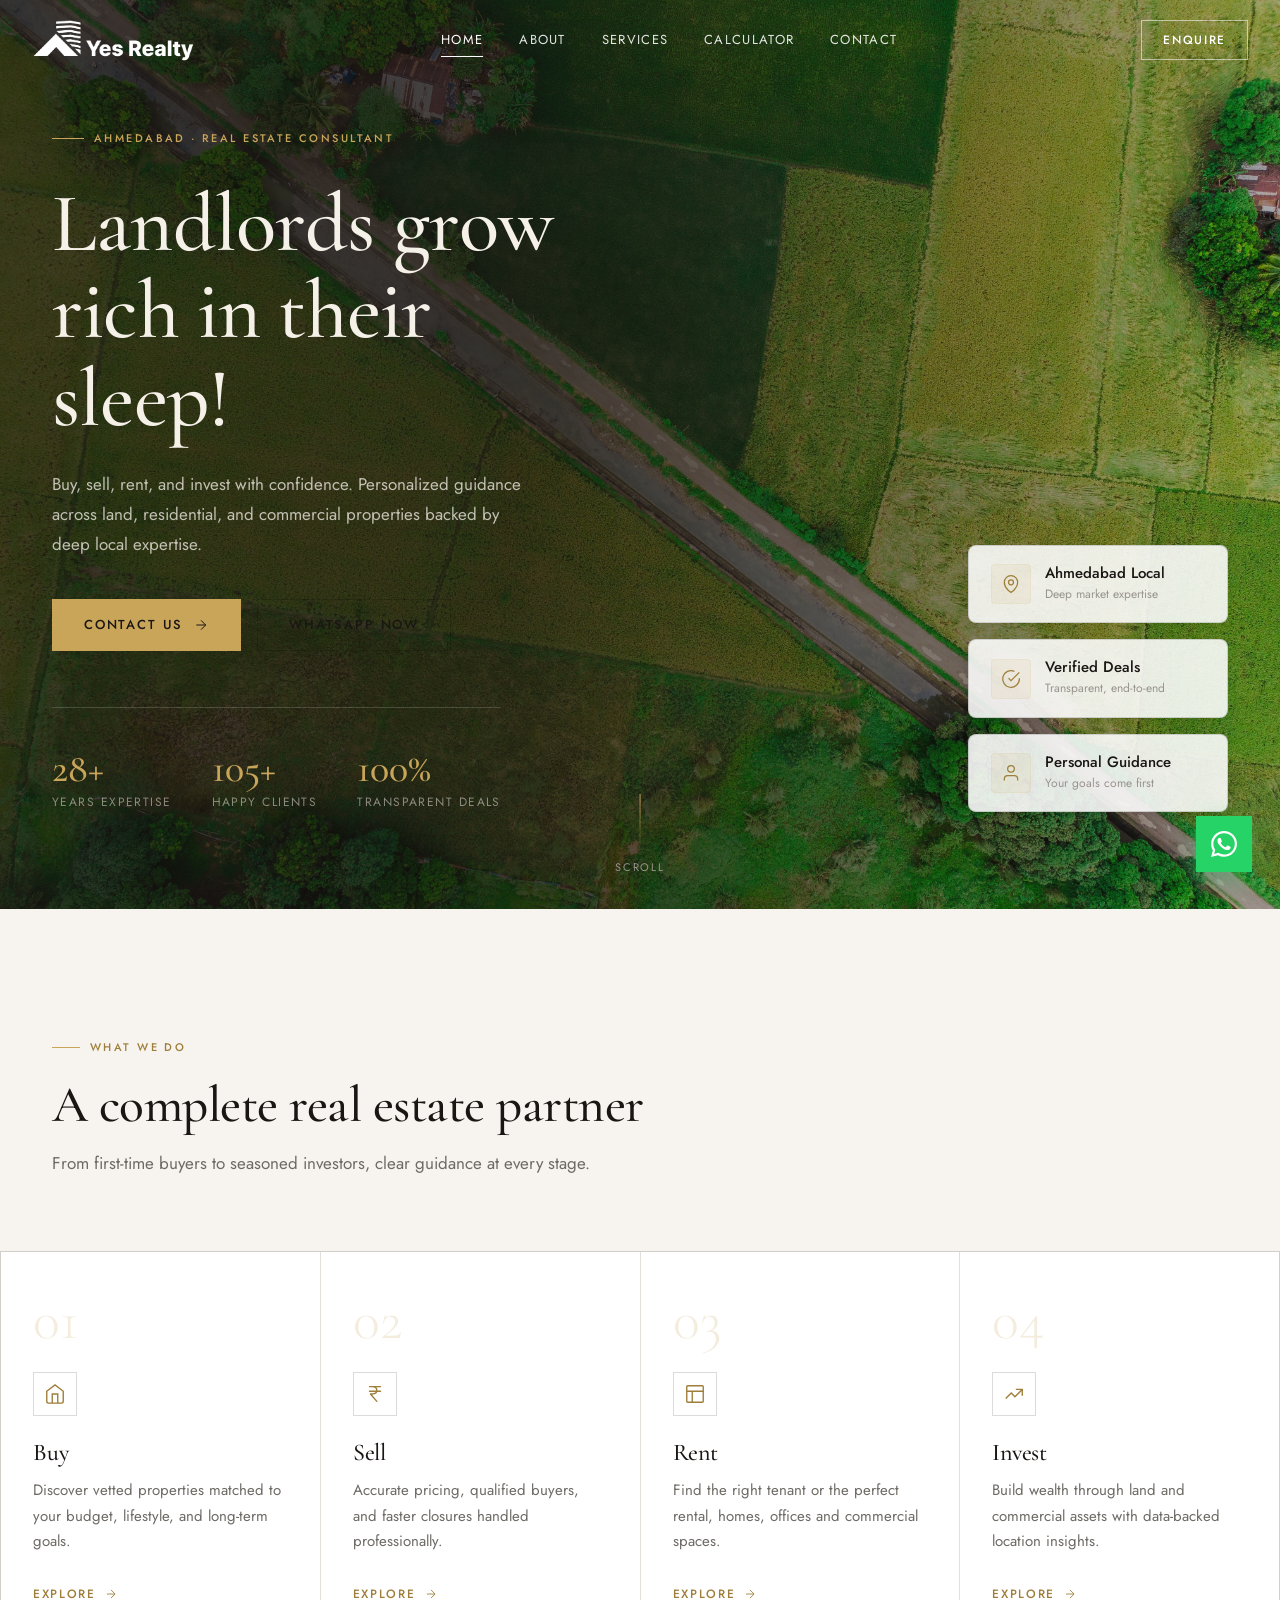
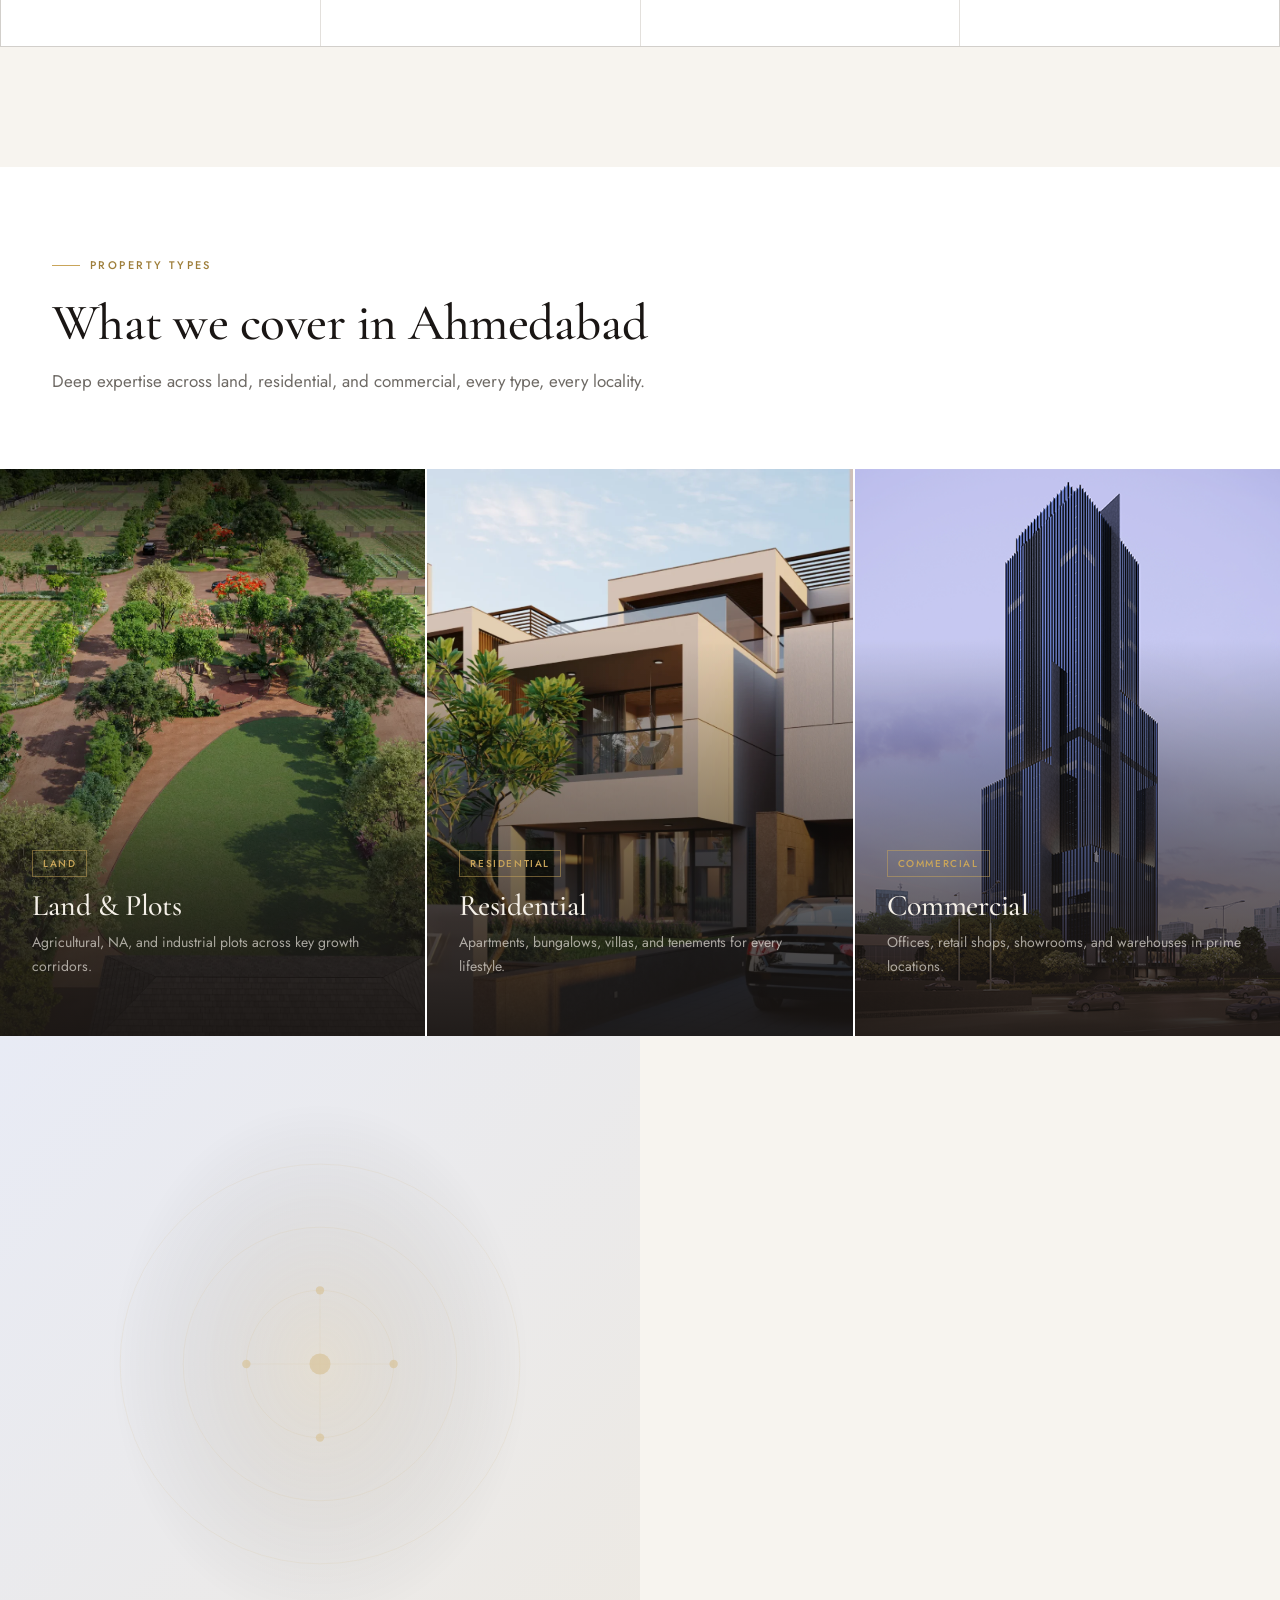
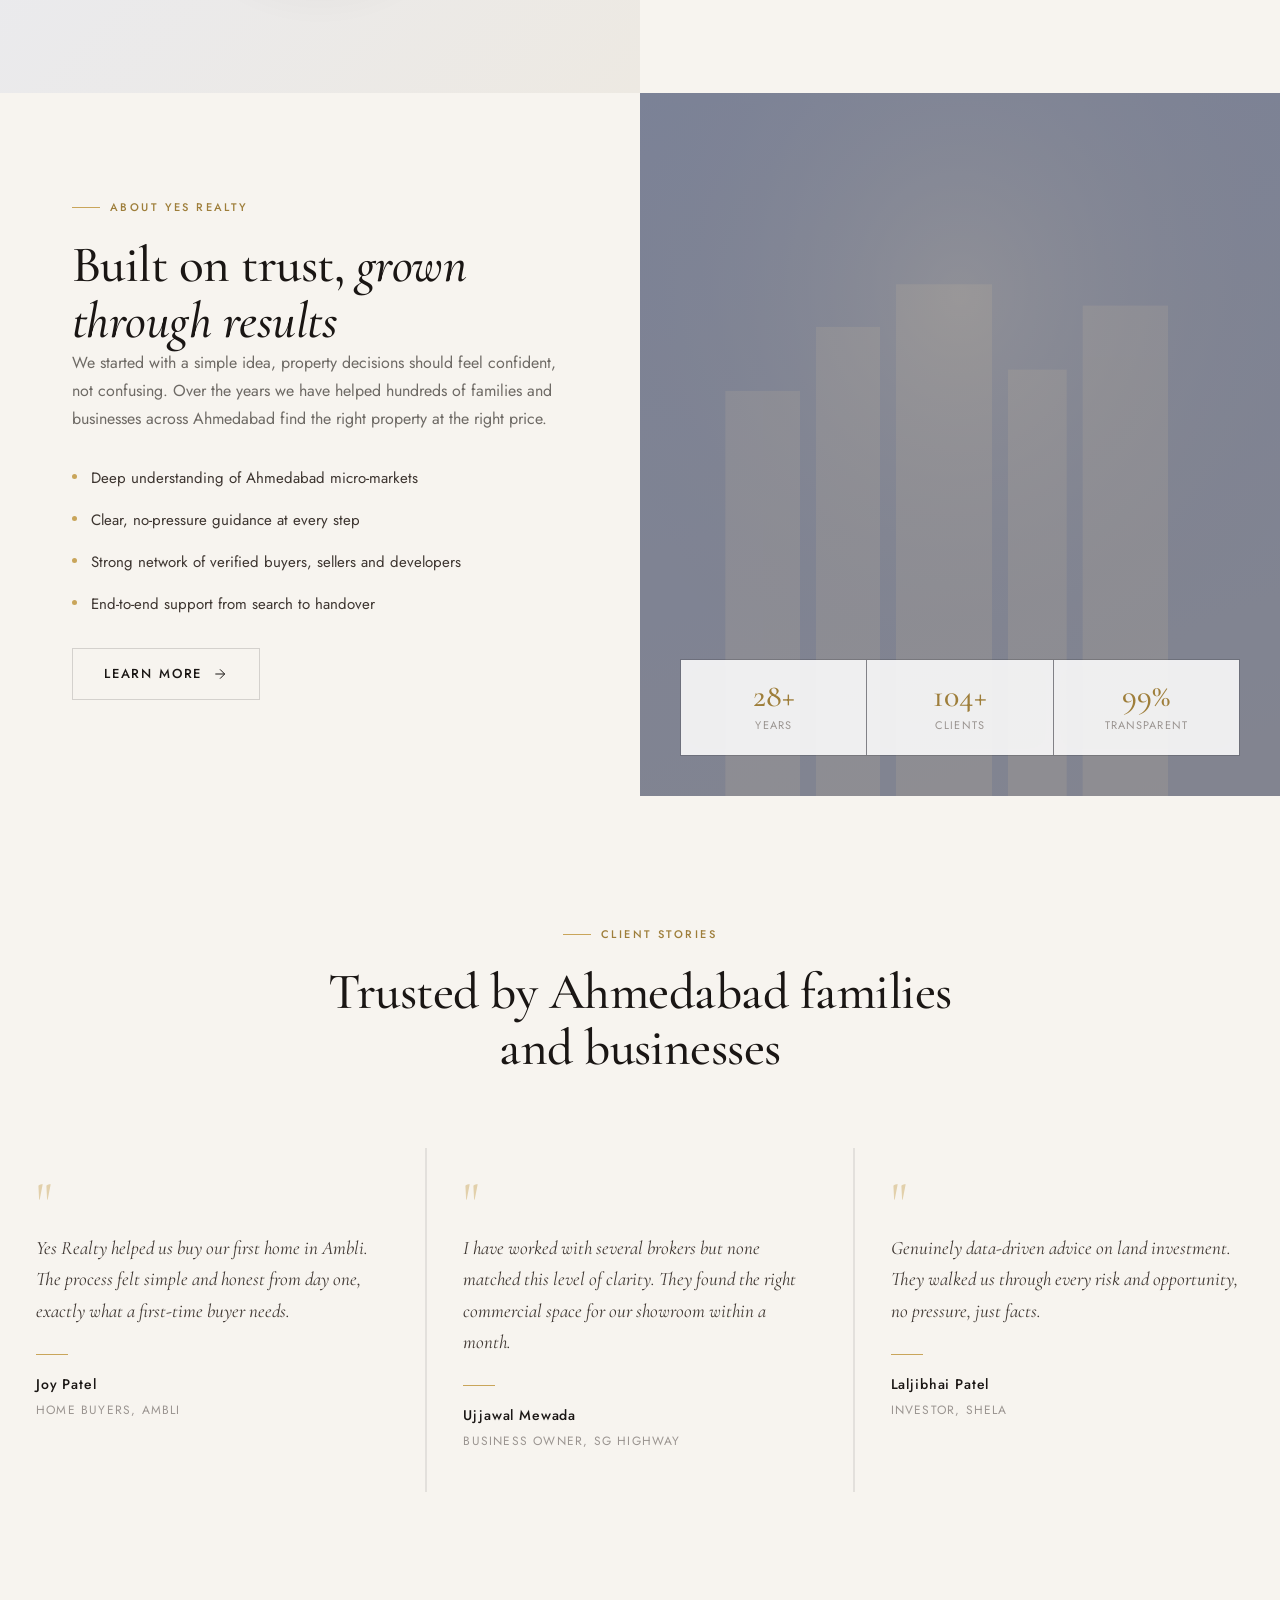
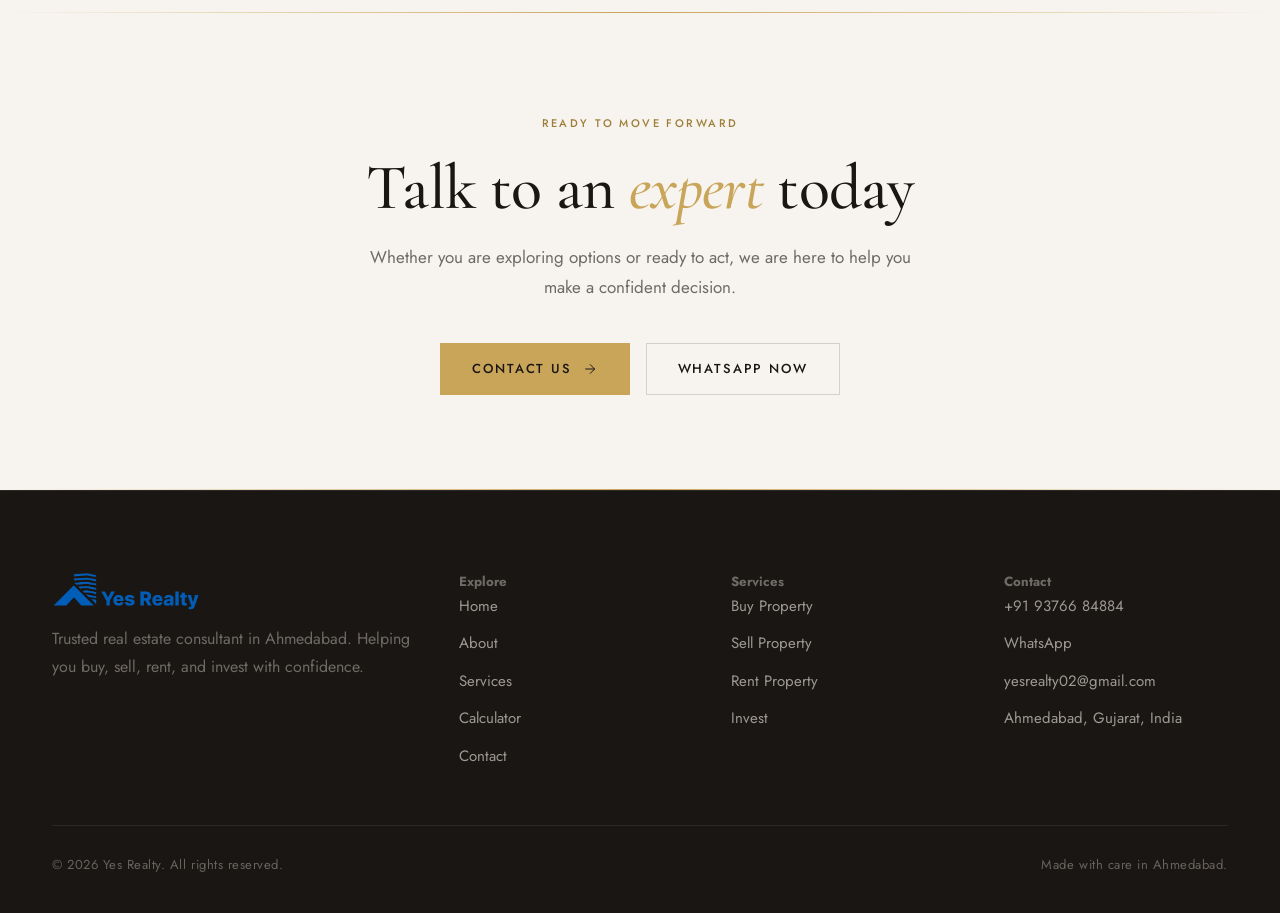
==== commit 2e15e064: "UI refinements: favicon, founder photo, icons, mobile fixes - Add Favicon.jpg and reference it acros" ====
--- a/index.html
+++ b/index.html
@@ -10,7 +10,7 @@
 <link rel="preconnect" href="https://fonts.gstatic.com" crossorigin/>
 <link rel="stylesheet" href="https://fonts.googleapis.com/css2?family=Cormorant+Garamond:ital,wght@0,300;0,400;0,500;0,600;1,300;1,400;1,500&family=Jost:wght@300;400;500;600&display=swap"/>
 <link rel="stylesheet" href="css/styles.css"/>
-<link rel="icon" href="Logo.jpg" type="image/jpeg" />
+<link rel="icon" href="Favicon.jpg" type="image/jpeg" />
 </head>
 <body>
 
@@ -40,7 +40,7 @@
     <div class="hero-grid">
       <div>
         <div class="hero-tag" data-anim="fade" data-delay="100">Ahmedabad &middot; Real Estate Consultant</div>
-        <h1 class="split-text">Trusted Real Estate in Ahmedabad</h1>
+        <h1 class="split-text">Landlords grow rich in their sleep!</h1>
         <p class="hero-desc" data-anim="fade-up" data-delay="300">Buy, sell, rent, and invest with confidence. Personalized guidance across land, residential, and commercial properties backed by deep local expertise.</p>
         <div class="hero-ctas" data-anim="fade-up" data-delay="400">
           <a href="contact.html" class="btn btn-gold btn-magnetic">Contact Us <svg viewBox="0 0 24 24" fill="none" stroke="currentColor" stroke-width="1.5" style="width:16px;height:16px"><line x1="5" y1="12" x2="19" y2="12"/><polyline points="12 5 19 12 12 19"/></svg></a>
@@ -74,7 +74,7 @@
   </div>
   <div class="services-grid" data-anim="stagger">
     <div class="service-card"><div class="service-num">01</div><div class="service-icon"><svg width="22" height="22" viewBox="0 0 24 24" fill="none" stroke="currentColor" stroke-width="1.5"><path d="M3 9l9-7 9 7v11a2 2 0 0 1-2 2H5a2 2 0 0 1-2-2z"/><polyline points="9 22 9 12 15 12 15 22"/></svg></div><h3>Buy</h3><p>Discover vetted properties matched to your budget, lifestyle, and long-term goals.</p><a href="services.html#buy" class="service-link">Explore <svg viewBox="0 0 24 24" fill="none" stroke="currentColor" stroke-width="1.5" style="width:14px;height:14px"><line x1="5" y1="12" x2="19" y2="12"/><polyline points="12 5 19 12 12 19"/></svg></a></div>
-    <div class="service-card"><div class="service-num">02</div><div class="service-icon"><svg width="22" height="22" viewBox="0 0 24 24" fill="none" stroke="currentColor" stroke-width="1.5"><path d="M12 2v20M17 5H9.5a3.5 3.5 0 0 0 0 7h5a3.5 3.5 0 0 1 0 7H6"/></svg></div><h3>Sell</h3><p>Accurate pricing, qualified buyers, and faster closures handled professionally.</p><a href="services.html#sell" class="service-link">Explore <svg viewBox="0 0 24 24" fill="none" stroke="currentColor" stroke-width="1.5" style="width:14px;height:14px"><line x1="5" y1="12" x2="19" y2="12"/><polyline points="12 5 19 12 12 19"/></svg></a></div>
+    <div class="service-card"><div class="service-num">02</div><div class="service-icon"><svg width="22" height="22" viewBox="0 0 24 24" fill="none" stroke="currentColor" stroke-width="1.5" stroke-linecap="round" stroke-linejoin="round"><path d="M6 4h12M6 9h12M9 4c3 0 5 1.5 5 4s-2 4-5 4H7l7 8"/></svg></div><h3>Sell</h3><p>Accurate pricing, qualified buyers, and faster closures handled professionally.</p><a href="services.html#sell" class="service-link">Explore <svg viewBox="0 0 24 24" fill="none" stroke="currentColor" stroke-width="1.5" style="width:14px;height:14px"><line x1="5" y1="12" x2="19" y2="12"/><polyline points="12 5 19 12 12 19"/></svg></a></div>
     <div class="service-card"><div class="service-num">03</div><div class="service-icon"><svg width="22" height="22" viewBox="0 0 24 24" fill="none" stroke="currentColor" stroke-width="1.5"><rect x="3" y="3" width="18" height="18" rx="1"/><path d="M3 9h18M9 21V9"/></svg></div><h3>Rent</h3><p>Find the right tenant or the perfect rental, homes, offices and commercial spaces.</p><a href="services.html#rent" class="service-link">Explore <svg viewBox="0 0 24 24" fill="none" stroke="currentColor" stroke-width="1.5" style="width:14px;height:14px"><line x1="5" y1="12" x2="19" y2="12"/><polyline points="12 5 19 12 12 19"/></svg></a></div>
     <div class="service-card"><div class="service-num">04</div><div class="service-icon"><svg width="22" height="22" viewBox="0 0 24 24" fill="none" stroke="currentColor" stroke-width="1.5"><polyline points="3 17 9 11 13 15 21 7"/><polyline points="14 7 21 7 21 14"/></svg></div><h3>Invest</h3><p>Build wealth through land and commercial assets with data-backed location insights.</p><a href="services.html#invest" class="service-link">Explore <svg viewBox="0 0 24 24" fill="none" stroke="currentColor" stroke-width="1.5" style="width:14px;height:14px"><line x1="5" y1="12" x2="19" y2="12"/><polyline points="12 5 19 12 12 19"/></svg></a></div>
   </div>
--- a/css/styles.css
+++ b/css/styles.css
@@ -258,13 +258,25 @@
   .nav-toggle { display: flex; }
   .nav-links.open {
     display: flex; flex-direction: column;
-    position: fixed; top: 80px; left: 0; right: 0; bottom: 0;
-    background: var(--bg); padding: 40px 32px;
+    position: fixed; top: 72px; left: 0; right: 0; bottom: 0;
+    background: var(--bg); padding: 32px 24px;
     gap: 0; border-top: 1px solid var(--line);
+    overflow-y: auto;
+    z-index: 99;
   }
-  .nav-links.open a { padding: 18px 0; font-size: 1.25rem; letter-spacing: 0.06em; }
+  .nav-links.open li { list-style: none; }
+  .nav-links.open a {
+    display: block;
+    padding: 18px 0; font-size: 1.25rem; letter-spacing: 0.06em;
+    color: var(--ink);
+    border-bottom: 1px solid var(--line);
+  }
   .nav-links.open a::after { left: 0; right: auto; width: 0; }
   .nav-links.open a:hover::after, .nav-links.open a.active::after { width: 28px; transform: none; }
+  /* Override hero-nav white color when mobile menu is open */
+  .hero-nav:not(.scrolled) .nav-links.open a { color: var(--ink); }
+  .hero-nav:not(.scrolled) .nav-links.open a:hover,
+  .hero-nav:not(.scrolled) .nav-links.open a.active { color: var(--gold-dark); }
 }
 
 /* ============================================
@@ -314,8 +326,11 @@
 .hero-tag::before { content: ''; width: 32px; height: 1px; background: var(--gold); }
 
 .hero h1 {
-  font-size: clamp(3rem, 6.5vw, 6rem);
-  line-height: 1.0;
+  font-size: clamp(2.25rem, 6.5vw, 6rem);
+  line-height: 1.05;
+  word-break: keep-all;
+  overflow-wrap: normal;
+  hyphens: none;
   margin-bottom: 28px;
   color: #F5F0E8;
 }
@@ -619,7 +634,16 @@
   border: 1px solid var(--line);
   position: sticky; top: 100px;
 }
-@media (max-width: 900px) { .about-story-img { position: static; aspect-ratio: 16/9; } }
+.about-story-img img {
+  width: 100%; height: 100%;
+  object-fit: cover; object-position: center top;
+  display: block;
+  filter: grayscale(100%);
+}
+@media (max-width: 900px) {
+  .about-story-img { position: static; aspect-ratio: auto; }
+  .about-story-img img { object-fit: contain; height: auto; }
+}
 
 .about-points { list-style: none; display: grid; gap: 14px; }
 .about-points li {
@@ -1111,6 +1135,10 @@
 [data-delay="500"] { transition-delay: 500ms !important; }
 [data-delay="600"] { transition-delay: 600ms !important; }
 
+.split-text .word {
+  display: inline-block;
+  white-space: nowrap;
+}
 .split-text .char {
   display: inline-block; opacity: 0;
   transform: translateY(60%) rotateX(-40deg);
